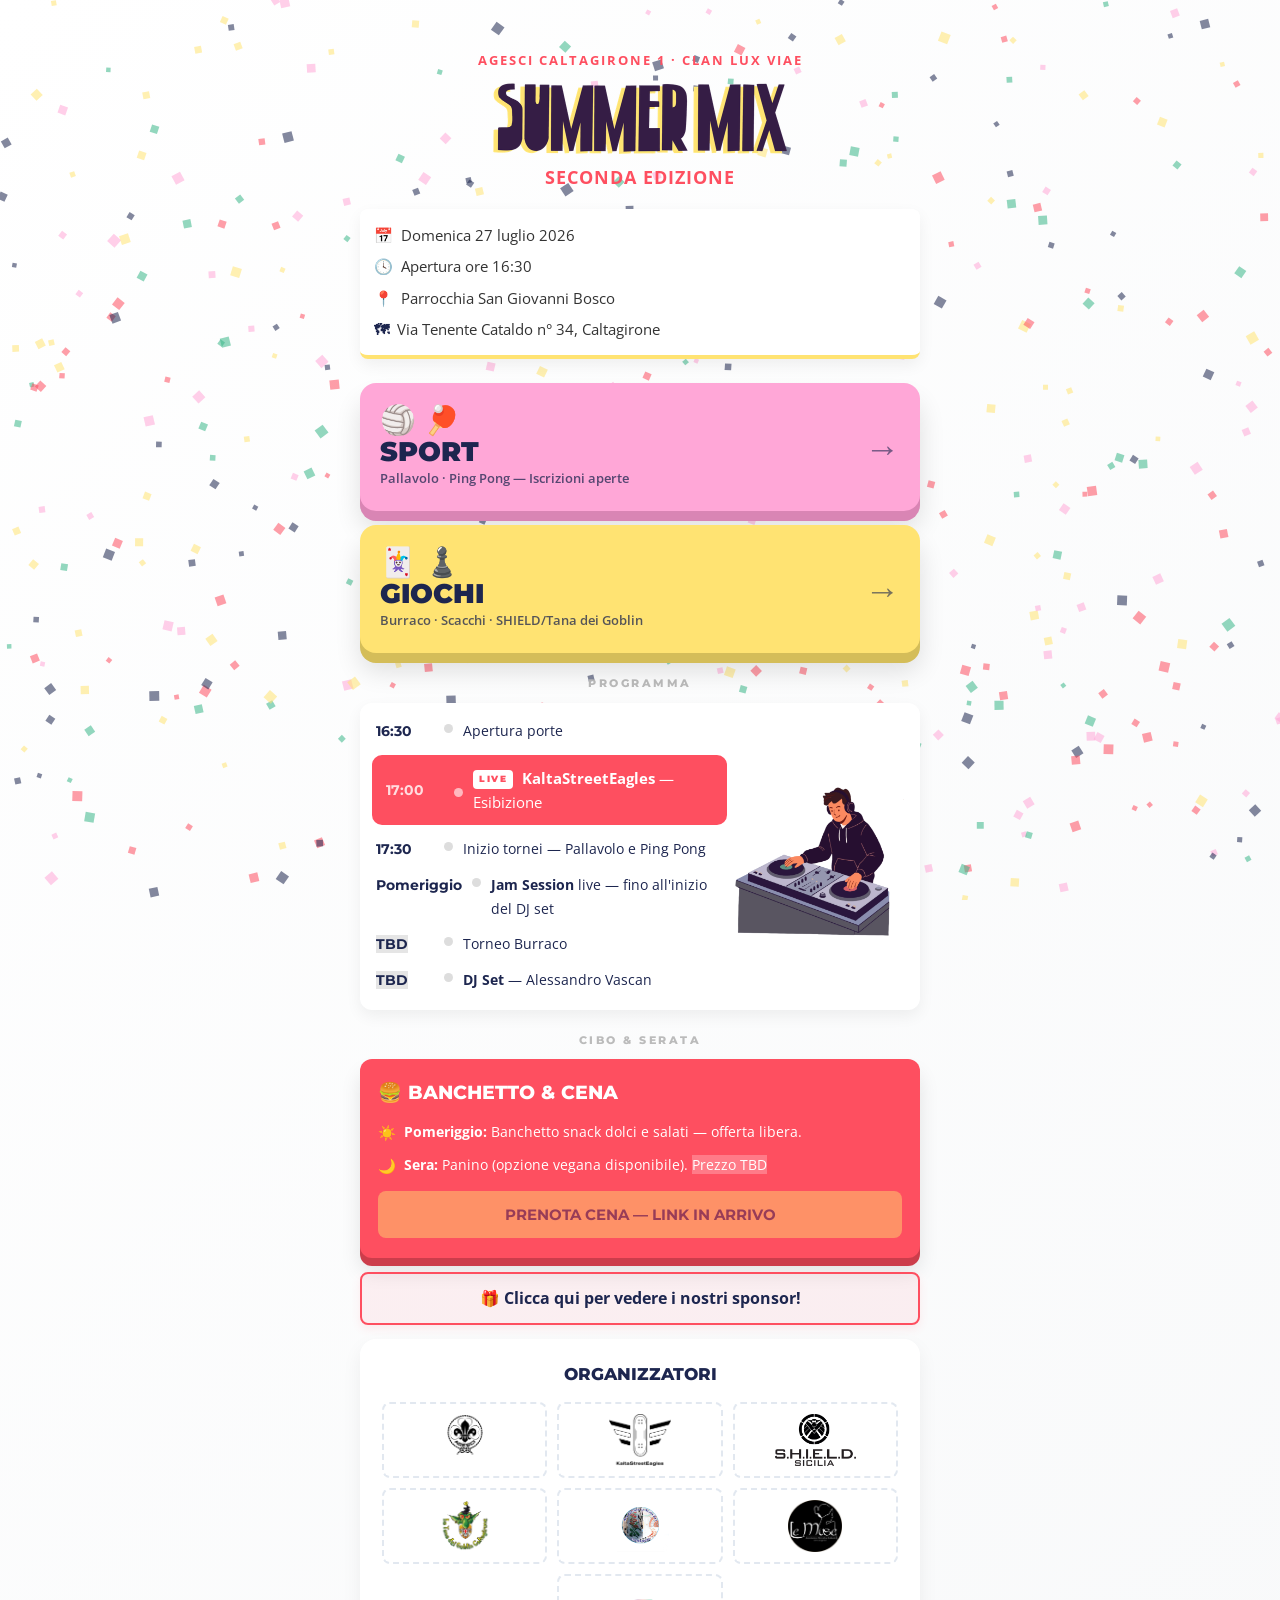
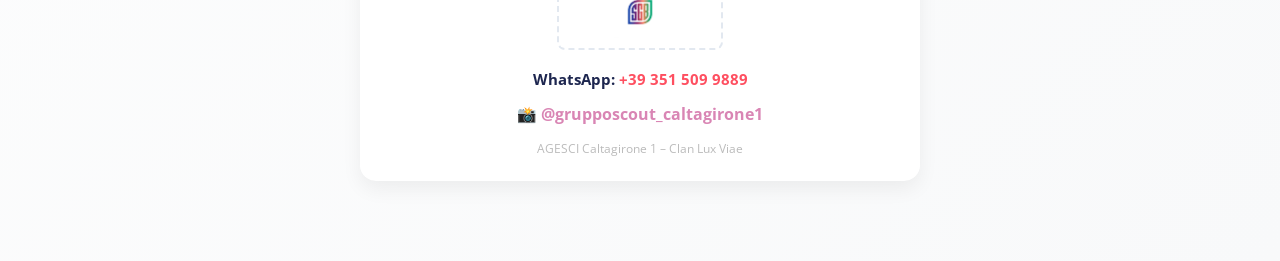
==== index.html @ 2d62c2b9 "index + style" ====
<!DOCTYPE html>
<html lang="it">
<head>
    <meta charset="UTF-8">
    <meta name="viewport" content="width=device-width, initial-scale=1.0">
    <title>Summer Mix 2026 – Seconda Edizione</title>
    <meta name="description" content="Summer Mix seconda edizione – sport, giochi, jam session, DJ set e cibo. 27 luglio ore 16:30, Parrocchia San Giovanni Bosco, Caltagirone.">
    <meta property="og:title" content="Summer Mix 2026 – Seconda Edizione">
    <meta property="og:description" content="Sport, giochi da tavolo, DJ set e cibo. 27 luglio a Caltagirone – Clan Lux Viae AGESCI.">
    <meta property="og:type" content="website">
    <meta property="og:image" content="TODO_URL_POSTER">
    <meta property="og:locale" content="it_IT">
    <meta name="twitter:card" content="summary_large_image">
    <link rel="preconnect" href="https://fonts.googleapis.com">
    <link rel="preconnect" href="https://fonts.gstatic.com" crossorigin>
    <link href="https://fonts.googleapis.com/css2?family=Montserrat:wght@700;800;900&family=Open+Sans:wght@400;600;700&display=swap" rel="stylesheet">
    <link rel="stylesheet" href="style.css">
</head>
<body>

<canvas id="particle-canvas" aria-hidden="true"></canvas>

<div class="container">

    <header>
        <p class="header-eyebrow">AGESCI Caltagirone 1 · Clan Lux Viae</p>
        <img src="assets/logo.png" alt="Summer Mix" class="logo-img" width="600" height="153">
        <p class="header-sub">Seconda Edizione</p>
        <div class="info-box">
            <div class="info-item"><strong>📅</strong> Domenica 27 luglio 2026</div>
            <div class="info-item"><strong>🕓</strong> Apertura ore 16:30</div>
            <div class="info-item"><strong>📍</strong> Parrocchia San Giovanni Bosco</div>
            <div class="info-item"><strong>🗺</strong> Via Tenente Cataldo n° 34, Caltagirone</div>
        </div>
    </header>

    <!-- MAIN NAVIGATION BOXES -->
    <a href="sport.html" class="main-box main-box-sport" aria-label="Vai alla sezione Sport">
        <div class="main-box-content">
            <div class="main-box-icon">🏐 🏓</div>
            <div class="main-box-title">Sport</div>
            <div class="main-box-sub">Pallavolo · Ping Pong — Iscrizioni aperte</div>
        </div>
        <div class="main-box-arrow" aria-hidden="true">→</div>
    </a>

    <a href="giochi.html" class="main-box main-box-giochi" aria-label="Vai alla sezione Giochi da tavolo">
        <div class="main-box-content">
            <div class="main-box-icon">🃏 ♟️</div>
            <div class="main-box-title">Giochi</div>
            <div class="main-box-sub">Burraco · Scacchi · SHIELD/Tana dei Goblin</div>
        </div>
        <div class="main-box-arrow" aria-hidden="true">→</div>
    </a>

    <!-- PROGRAMMA -->
    <p class="section-label">Programma</p>
    <div class="timeline-wrap tl-with-img">
        <div class="tl-items" role="list" aria-label="Programma della giornata">

        <div class="tl-item" role="listitem">
            <div class="tl-time">16:30</div>
            <div class="tl-dot" aria-hidden="true"></div>
            <div class="tl-content">Apertura porte</div>
        </div>

        <!-- KaltaStreetEagles — evidenziati -->
        <div class="tl-item-featured" role="listitem">
            <div class="tl-time">17:00</div>
            <div class="tl-dot" aria-hidden="true"></div>
            <div class="tl-content">
                <span class="badge-live" aria-label="Performance dal vivo">LIVE</span>
                <strong>KaltaStreetEagles</strong> — Esibizione
            </div>
        </div>

        <div class="tl-item" role="listitem">
            <div class="tl-time">17:30</div>
            <div class="tl-dot" aria-hidden="true"></div>
            <div class="tl-content">Inizio tornei — Pallavolo e Ping Pong</div>
        </div>

        <div class="tl-item" role="listitem">
            <div class="tl-time">Pomeriggio</div>
            <div class="tl-dot" aria-hidden="true"></div>
            <div class="tl-content"><strong>Jam Session</strong> live — fino all'inizio del DJ set</div>
        </div>

        <div class="tl-item" role="listitem">
            <div class="tl-time"><span class="badge-tbd-plain">TBD</span></div>
            <div class="tl-dot" aria-hidden="true"></div>
            <div class="tl-content">Torneo Burraco</div>
        </div>

        <div class="tl-item" role="listitem">
            <div class="tl-time"><span class="badge-tbd-plain">TBD</span></div>
            <div class="tl-dot" aria-hidden="true"></div>
            <div class="tl-content"><strong>DJ Set</strong> — Alessandro Vascan</div>
        </div>

        </div><!-- /tl-items -->

        <img src="assets/DJbooth.webp" alt="Illustrazione DJ set" loading="lazy" class="tl-side-img">

    </div>

    <!-- CIBO -->
    <p class="section-label">Cibo &amp; Serata</p>
    <div class="cibo-card">
        <h2>🍔 Banchetto &amp; Cena</h2>
        <div class="cibo-row">
            <span class="cibo-row-icon">☀️</span>
            <span><strong>Pomeriggio:</strong> Banchetto snack dolci e salati — offerta libera.</span>
        </div>
        <div class="cibo-row">
            <span class="cibo-row-icon">🌙</span>
            <span><strong>Sera:</strong> Panino (opzione vegana disponibile). <span class="badge-tbd-inv">Prezzo TBD</span></span>
        </div>
        <!--
            TODO: rimuovi disabled quando il link form è pronto.
            Cambia in: <a href="LINK_FORM" class="btn btn-yellow" target="_blank" rel="noopener">Prenota cena</a>
        -->
        <button class="btn btn-yellow btn-disabled" disabled aria-disabled="true" style="margin-top:14px;">
            Prenota cena — link in arrivo
        </button>
    </div>

    <!-- SPONSOR -->
    <div class="sponsor-trigger"
         role="button" tabindex="0" aria-haspopup="dialog"
         onclick="openSponsorModal()"
         onkeydown="if(event.key==='Enter'||event.key===' '){event.preventDefault();openSponsorModal();}">
        🎁 Clicca qui per vedere i nostri sponsor!
    </div>

    <!-- FOOTER ORGANIZZATORI -->
    <footer>
        <h3>Organizzatori</h3>
        <div class="org-grid">
            <div class="org-slot"><img src="assets/agesci.webp" alt="AGESCI Caltagirone 1"></div>
            <div class="org-slot"><img src="assets/kse.webp" alt="KaltaStreetEagles"></div>
            <div class="org-slot"><img src="assets/logo-shield.webp" alt="SHIELD Sicilia"></div>
            <div class="org-slot"><img src="assets/tana-goblin.webp" alt="Tana del Goblin"></div>
            <div class="org-slot"><img src="assets/burraco.webp" alt="ASD Burraco La Scala"></div>
            <div class="org-slot"><img src="assets/le-muse.webp" alt="Le Muse"></div>
            <div class="org-slot"><img src="assets/Logo_Colorato_sgb.webp" alt="Parrocchia San Giovanni Bosco"></div>
        </div>
        <p class="contact-line">
            <strong>WhatsApp:</strong>
            <a href="https://wa.me/393515099889" class="contact-link">+39 351 509 9889</a>
        </p>
        <a href="https://www.instagram.com/grupposcout_caltagirone1"
           class="social-link" target="_blank" rel="noopener">
            📸 @grupposcout_caltagirone1
        </a>
        <p class="footer-note">AGESCI Caltagirone 1 – Clan Lux Viae</p>
    </footer>

</div><!-- /container -->

<!-- SPONSOR MODAL -->
<div id="sponsorModal" class="modal-overlay"
     role="dialog" aria-modal="true" aria-labelledby="sponsorTitle"
     onclick="closeSponsorModal()">
    <div class="modal-content" onclick="event.stopPropagation()">
        <span class="close-modal" role="button" tabindex="0" aria-label="Chiudi"
              onclick="closeSponsorModal()"
              onkeydown="if(event.key==='Enter'||event.key===' '){closeSponsorModal();}">&times;</span>
        <h2 id="sponsorTitle">I Nostri Sponsor</h2>
        <div class="sponsor-grid">
            <div class="sponsor-slot"><img src="assets/carista.webp" alt="Carista"></div>
            <div class="sponsor-slot"><img src="assets/cultrona.webp" alt="Cultrona"></div>
            <div class="sponsor-slot"><img src="assets/navanzino.webp" alt="Navanzino"></div>
            <div class="sponsor-slot"><img src="assets/edicola-falcone-borsellino.webp" alt="Edicola Falcone Borsellino"></div>
            <div class="sponsor-slot"><img src="assets/fisica-viaggi.webp" alt="Fisica Viaggi"></div>
            <div class="sponsor-slot"><img src="assets/virtualars.webp" alt="VirtualArs"></div>
            <div class="sponsor-slot"><img src="assets/Calcagno-Maria-Banner.webp" alt="Calcagno Maria"></div>
            <div class="sponsor-slot"><img src="assets/fralogo.webp" alt="Fra"></div>
            <div class="sponsor-slot"><img src="assets/l_incanto.webp" alt="L'Incanto Ristorante Pizzeria"></div>
            <div class="sponsor-slot"><img src="assets/richi.webp" alt="Richi Bio Hair Lab"></div>
            <div class="sponsor-slot"><img src="assets/ribaudo.webp" alt="Ribaudo"></div>
        </div>
    </div>
</div>

<script src="particles.js"></script>
<script>
function openSponsorModal() {
    const m = document.getElementById('sponsorModal');
    m.classList.add('active');
    document.body.style.overflow = 'hidden';
    m.querySelector('.close-modal').focus();
}
function closeSponsorModal() {
    document.getElementById('sponsorModal').classList.remove('active');
    document.body.style.overflow = '';
}
document.addEventListener('keydown', e => { if (e.key === 'Escape') closeSponsorModal(); });
</script>

</body>
</html>
---- style.css ----
/* ============================================================
   SUMMER MIX 2026 — Shared Stylesheet
   ============================================================ */
:root {
    --color-pink:        #FFA7D7;
    --color-pink-dark:   #D985B4;
    --color-green:       #3BB789;
    --color-green-dark:  #2A8A66;
    --color-yellow:      #FFE372;
    --color-yellow-dark: #D4BD59;
    --color-red:         #FE4F60;
    --color-red-dark:    #CC3D4B;
    --color-navy:        #1D264F;
    --color-navy-dark:   #141A38;
    --color-text-dark:   #1D264F;
}

*, *::before, *::after {
    box-sizing: border-box; margin: 0; padding: 0;
    -webkit-tap-highlight-color: transparent;
}

body {
    font-family: 'Open Sans', sans-serif;
    background: linear-gradient(135deg, #ffffff 0%, #f8f9fa 100%);
    color: var(--color-text-dark);
    line-height: 1.6;
    padding-bottom: 60px;
    min-height: 100vh;
    overflow-x: hidden;
}

h1, h2, h3 {
    font-family: 'Montserrat', sans-serif;
    font-weight: 800; text-transform: uppercase;
}

/* ── Canvas ── */
#particle-canvas {
    position: fixed; top: 0; left: 0;
    width: 100vw; height: 100vh;
    z-index: 0; pointer-events: none;
}

/* ── Container ── */
.container {
    width: 100%; max-width: 600px;
    margin: 0 auto; padding: 20px;
    position: relative; z-index: 2;
}

/* ── Header ── */
header { text-align: center; padding: 30px 0 20px; }

.logo-img {
    width: 100%; max-width: 300px; height: auto;
    display: block; margin: 0 auto 6px;
}

.header-eyebrow {
    font-size: .8rem; text-transform: uppercase;
    letter-spacing: 2px; color: var(--color-red);
    margin-bottom: 10px; font-weight: 700;
}

.header-sub {
    font-size: 1.1rem; font-weight: 700;
    color: var(--color-red); text-transform: uppercase;
    letter-spacing: 1px; margin-bottom: 18px;
}

/* ── Info box ── */
.info-box {
    background: #fff;
    border-bottom: 4px solid var(--color-yellow);
    padding: 14px; border-radius: 8px;
    text-align: left; margin-bottom: 4px;
    box-shadow: 0 6px 16px rgba(0,0,0,.06);
}
.info-item { margin-bottom: 7px; font-size: .95rem; color: #333; }
.info-item:last-child { margin-bottom: 0; }
.info-item strong { color: var(--color-text-dark); margin-right: 4px; }

/* ── Section label ── */
.section-label {
    font-family: 'Montserrat', sans-serif; font-size: .68rem;
    font-weight: 800; text-transform: uppercase; letter-spacing: 2.5px;
    color: #bbb; margin: 22px 0 10px; text-align: center;
}

/* ── Main nav boxes (index only) ── */
.main-box {
    display: flex; align-items: center; justify-content: space-between;
    border-radius: 16px; padding: 22px 20px; margin-bottom: 14px;
    text-decoration: none; cursor: pointer;
    position: relative; top: 0;
    transition: top .1s, box-shadow .1s;
}
.main-box:focus-visible { outline: 3px solid var(--color-navy); outline-offset: 3px; }
.main-box:active { top: 5px; }

.main-box-content { flex: 1; }
.main-box-icon    { font-size: 1.8rem; margin-bottom: 4px; line-height: 1; }
.main-box-title   { font-family: 'Montserrat', sans-serif; font-weight: 900;
                    font-size: 1.7rem; line-height: 1; margin-bottom: 3px;
                    text-transform: uppercase; }
.main-box-sub     { font-size: .82rem; font-weight: 600; opacity: .75; }
.main-box-arrow   { font-size: 2.2rem; font-weight: 700; flex-shrink: 0;
                    margin-left: 16px; opacity: .6; }

.main-box-sport {
    background: var(--color-pink); color: var(--color-text-dark);
    box-shadow: 0 10px 0 var(--color-pink-dark), 0 18px 26px rgba(0,0,0,.12);
}
.main-box-sport:active  { box-shadow: 0 5px 0 var(--color-pink-dark),  0 8px 12px rgba(0,0,0,.10); }

.main-box-giochi {
    background: var(--color-yellow); color: var(--color-text-dark);
    box-shadow: 0 10px 0 var(--color-yellow-dark), 0 18px 26px rgba(0,0,0,.12);
}
.main-box-giochi:active { box-shadow: 0 5px 0 var(--color-yellow-dark), 0 8px 12px rgba(0,0,0,.10); }

/* ── Timeline (home) ── */
.timeline-wrap {
    background: #fff; border-radius: 12px;
    padding: 16px 16px 6px;
    box-shadow: 0 6px 16px rgba(0,0,0,.06);
    margin-bottom: 14px;
}

.tl-item {
    display: flex; gap: 10px; align-items: flex-start;
    margin-bottom: 12px; font-size: .9rem;
}
.tl-time {
    font-family: 'Montserrat', sans-serif; font-weight: 700;
    min-width: 58px; flex-shrink: 0; color: var(--color-text-dark); padding-top: 1px;
}
.tl-dot {
    width: 9px; height: 9px; border-radius: 50%;
    background: #ddd; flex-shrink: 0; margin-top: 5px;
}
.tl-content { flex: 1; }

/* KaltaStreetEagles — featured row */
.tl-item-featured {
    display: flex; gap: 10px; align-items: center;
    background: var(--color-red); color: #fff;
    border-radius: 10px; padding: 11px 14px;
    margin: 0 -4px 12px; font-size: .9rem;
}
.tl-item-featured .tl-time  { color: rgba(255,255,255,.8); min-width: 58px; }
.tl-item-featured .tl-dot   { background: rgba(255,255,255,.6); }
.tl-item-featured .tl-content { font-size: .95rem; }

.badge-live {
    display: inline-flex; align-items: center;
    background: #fff; color: var(--color-red);
    font-family: 'Montserrat', sans-serif;
    font-size: .58rem; font-weight: 900; letter-spacing: 1.5px;
    padding: 2px 6px; border-radius: 4px;
    vertical-align: middle; margin-right: 5px;
    animation: pulse 1.4s ease-in-out infinite;
}
@keyframes pulse { 0%,100% { opacity:1; } 50% { opacity:.5; } }

/* ── Cibo card (index) ── */
.cibo-card {
    background: var(--color-red); color: #fff;
    border-radius: 12px; padding: 18px 18px 20px;
    box-shadow: 0 8px 0 var(--color-red-dark), 0 14px 20px rgba(0,0,0,.10);
    margin-bottom: 14px;
}
.cibo-card h2 { font-size: 1.2rem; margin-bottom: 12px; }
.cibo-row { display: flex; gap: 8px; margin-bottom: 9px; font-size: .9rem; align-items: flex-start; }
.cibo-row-icon { flex-shrink: 0; margin-top: 1px; }

/* ── Sponsor trigger ── */
.sponsor-trigger {
    font-size: .98rem; font-weight: 700; text-align: center;
    color: var(--color-text-dark); margin: 14px 0;
    background: rgba(254,79,96,.07); border: 2px solid var(--color-red);
    padding: 12px; border-radius: 8px; cursor: pointer;
    transition: transform .15s; box-shadow: 0 4px 10px rgba(254,79,96,.10);
}
.sponsor-trigger:active { transform: scale(.98); }
.sponsor-trigger:focus-visible { outline: 3px solid var(--color-navy); outline-offset: 3px; }

/* ── Buttons ── */
.btn {
    display: block; width: 100%; text-align: center; padding: 14px;
    background: #fff; color: var(--color-text-dark); text-decoration: none;
    font-family: 'Montserrat', sans-serif; font-weight: 700;
    border-radius: 8px; text-transform: uppercase; font-size: .95rem;
    box-shadow: 0 4px 0 #CBD5E1;
    transition: transform .1s, box-shadow .1s;
    cursor: pointer; border: none; appearance: none;
}
.btn:active         { transform: translateY(4px); box-shadow: none; }
.btn-yellow         { background: var(--color-yellow); box-shadow: 0 4px 0 var(--color-yellow-dark); }
.btn-yellow:active  { box-shadow: none; }
.btn[disabled], .btn-disabled {
    opacity: .45; cursor: not-allowed; pointer-events: none; box-shadow: none;
}
.btn + .btn { margin-top: 10px; }

/* ── Badge TBD ── */
.badge-tbd { display: inline-block; padding: 2px 8px; border-radius: 4px;
             font-size: .73rem; font-weight: 600; font-style: italic; }
.on-light .badge-tbd { background: rgba(0,0,0,.12); color: var(--color-text-dark); }
.on-dark  .badge-tbd { background: rgba(255,255,255,.25); color: #fff; }
/* uso diretto fuori da on-light/on-dark (es. timeline su bianco) */
.badge-tbd-plain    { background: rgba(0,0,0,.10); color: var(--color-text-dark); }
.badge-tbd-inv      { background: rgba(255,255,255,.25); color: #fff; }

/* ── Back bar (sub-pages) ── */
.back-bar { padding: 14px 0 8px; }
.back-bar a {
    display: inline-flex; align-items: center; gap: 6px;
    color: var(--color-text-dark); text-decoration: none;
    font-family: 'Montserrat', sans-serif; font-weight: 700;
    font-size: .82rem; text-transform: uppercase; letter-spacing: .8px;
    opacity: .65; transition: opacity .15s;
}
.back-bar a:hover, .back-bar a:focus { opacity: 1; }
.back-bar a:focus-visible { outline: 3px solid var(--color-navy); border-radius: 4px; outline-offset: 3px; }

/* ── Sub-page cards (always expanded) ── */
.sub-card {
    border-radius: 12px; margin-bottom: 22px; overflow: hidden;
}
.sub-card-head { padding: 18px 18px 14px; }
.sub-card-head h2 { font-size: 1.3rem; }
.sub-card-body {
    display: flex; gap: 14px; align-items: stretch;
    padding: 0 18px;
}
.sub-card-text       { flex: 1; min-width: 0; font-size: .9rem; }
.sub-card-text p     { margin-bottom: 9px; }
.sub-card-foot       { padding: 12px 18px 20px; }

/* colours */
.sub-card-pink   { background: var(--color-pink);   color: var(--color-text-dark);
                   box-shadow: 0 8px 0 var(--color-pink-dark),   0 14px 18px rgba(0,0,0,.10); }
.sub-card-green  { background: var(--color-green);  color: #fff;
                   box-shadow: 0 8px 0 var(--color-green-dark),  0 14px 18px rgba(0,0,0,.10); }
.sub-card-yellow { background: var(--color-yellow); color: var(--color-text-dark);
                   box-shadow: 0 8px 0 var(--color-yellow-dark), 0 14px 18px rgba(0,0,0,.10); }
.sub-card-navy   { background: var(--color-navy);   color: #fff;
                   box-shadow: 0 8px 0 var(--color-navy-dark),   0 14px 18px rgba(0,0,0,.10); }

/* ── Illustration slot ── */
.illus-slot {
    flex: 0 0 calc(33% - 7px); border-radius: 8px; overflow: hidden;
    min-height: 120px; display: flex; align-items: center; justify-content: center;
}
.illus-slot.ph {          /* placeholder */
    flex-direction: column; gap: 5px; padding: 8px; text-align: center;
    font-family: 'Montserrat', sans-serif; font-weight: 700;
    font-size: .58rem; letter-spacing: .5px; text-transform: uppercase;
}
.on-light .illus-slot.ph { background: rgba(255,255,255,.55); border: 1px dashed rgba(29,38,79,.22); color: rgba(29,38,79,.6); }
.on-dark  .illus-slot.ph { background: rgba(255,255,255,.14); border: 1px dashed rgba(255,255,255,.38); color: rgba(255,255,255,.8); }
.illus-slot.ph svg { opacity: .5; }
.illus-slot img { width: 100%; height: auto; object-fit: contain; display: block; }

/* ── Details list ── */
.details-list { list-style: none; margin: 8px 0; }
.details-list li { margin-bottom: 7px; padding-left: 14px; position: relative; font-size: .88rem; }
.details-list li::before { content: "•"; position: absolute; left: 0; font-weight: 700; }
.on-dark  .details-list li::before { color: rgba(255,255,255,.7); }
.on-light .details-list li::before { color: var(--color-text-dark); }

/* ── Footer ── */
footer {
    text-align: center; padding: 22px 20px; margin-top: 14px;
    background: #fff; border-radius: 16px;
    box-shadow: 0 8px 20px rgba(0,0,0,.06);
}
footer h3 { font-size: 1.05rem; color: var(--color-text-dark); margin-bottom: 14px; }

.org-grid {
    display: flex;
    flex-wrap: wrap;
    justify-content: center;
    gap: 10px;
    margin-bottom: 18px;
}
.org-slot {
    flex: 0 0 calc(33.333% - 8px);
    min-width: 0;
}
.org-slot {
    border: 2px dashed #e2e8f0; border-radius: 8px;
    padding: 14px 10px; height: 76px;
    display: flex; align-items: center; justify-content: center;
    font-family: 'Montserrat', sans-serif; font-size: .62rem;
    font-weight: 700; color: #c0c8d4; text-align: center;
    text-transform: uppercase; letter-spacing: .5px;
}
.org-slot img { max-width: 100%; max-height: 52px; object-fit: contain; }

.contact-line { margin-bottom: 10px; font-size: .93rem; }
.contact-link { color: var(--color-red); font-weight: 700; text-decoration: none; }
.social-link  { display: inline-flex; align-items: center; gap: 5px;
                color: var(--color-pink-dark); font-weight: 700;
                text-decoration: none; font-size: .98rem; }
.footer-note  { font-size: .76rem; color: #bbb; margin-top: 12px; }

/* ── Sponsor modal ── */
.modal-overlay {
    position: fixed; top: 0; left: 0; width: 100vw; height: 100vh;
    background: rgba(29,38,79,.8); backdrop-filter: blur(4px);
    z-index: 1000; display: flex; align-items: center; justify-content: center;
    opacity: 0; pointer-events: none; transition: opacity .3s;
}
.modal-overlay.active { opacity: 1; pointer-events: auto; }
.modal-content {
    background: #fff; width: 90%; max-width: 450px;
    border: 4px solid var(--color-red); border-radius: 12px;
    padding: 24px 18px; position: relative;
    transform: translateY(20px); transition: transform .3s;
    box-shadow: 0 10px 30px rgba(0,0,0,.3);
    max-height: 90vh; overflow-y: auto;
}
.modal-overlay.active .modal-content { transform: translateY(0); }
.close-modal {
    position: absolute; top: 10px; right: 14px;
    font-size: 2rem; font-weight: 700; color: var(--color-red); cursor: pointer; line-height: 1;
}
.close-modal:focus-visible { outline: 3px solid var(--color-navy); border-radius: 4px; }
.modal-content h2 {
    text-align: center; font-size: 1.4rem; color: var(--color-text-dark);
    margin-bottom: 16px; border-bottom: 2px solid rgba(254,79,96,.2); padding-bottom: 10px;
}
.sponsor-grid { display: grid; grid-template-columns: repeat(2,1fr); gap: 12px; }
.sponsor-slot {
    background: #f8f9fa; border: 2px dashed #cbd5e1; border-radius: 8px;
    padding: 18px 10px; min-height: 78px;
    display: flex; flex-direction: column; align-items: center; justify-content: center;
    font-family: 'Montserrat', sans-serif; font-size: .7rem; font-weight: 700;
    color: #94a3b8; text-align: center; gap: 5px;
}

/* ── Org logos row (dentro sub-page cards) ── */
.card-logos {
    display: flex; gap: 10px; align-items: center;
    margin-top: 12px; flex-wrap: wrap;
}
.card-logo {
    height: 34px; width: auto; max-width: 90px;
    object-fit: contain; border-radius: 5px;
    background: rgba(255,255,255,.15); padding: 2px;
}

/* ── Logo inline nel timeline highlight ── */
.tl-logo {
    height: 26px; width: auto; max-width: 80px;
    object-fit: contain; border-radius: 4px;
    margin-top: 6px; display: block;
    background: rgba(255,255,255,.15); padding: 2px;
}

/* ── Immagini dentro sponsor-slot e org-slot ── */
.sponsor-slot img {
    max-width: 100%; max-height: 54px;
    object-fit: contain; display: block;
}
.org-slot img {
    max-width: 100%; max-height: 52px;
    object-fit: contain; display: block;
}

/* sub-card-foot con logo associazione a sx e bottone a dx */
.sub-card-foot-flex {
    display: flex; align-items: center;
    justify-content: space-between; gap: 12px;
}
.sub-card-foot-flex .btn {
    width: auto; white-space: nowrap; flex-shrink: 0;
}
.assoc-logos {
    display: flex; gap: 6px; align-items: center; flex-shrink: 0;
}
.assoc-logo {
    height: 40px; width: auto; max-width: 68px;
    object-fit: contain; border-radius: 4px; display: block;
}

/* timeline con illustrazione laterale */
.tl-with-img  { display: flex; gap: 12px; align-items: center; }
.tl-items     { flex: 1; min-width: 0; }
.tl-side-img  { width: 32%; flex-shrink: 0; height: auto; display: block; border-radius: 8px; }

/* ── Responsive ── */
@media (max-width: 380px) {
    .sub-card-body  { flex-direction: column; }
    .illus-slot     { flex: none; width: 100%; height: 130px; }
}
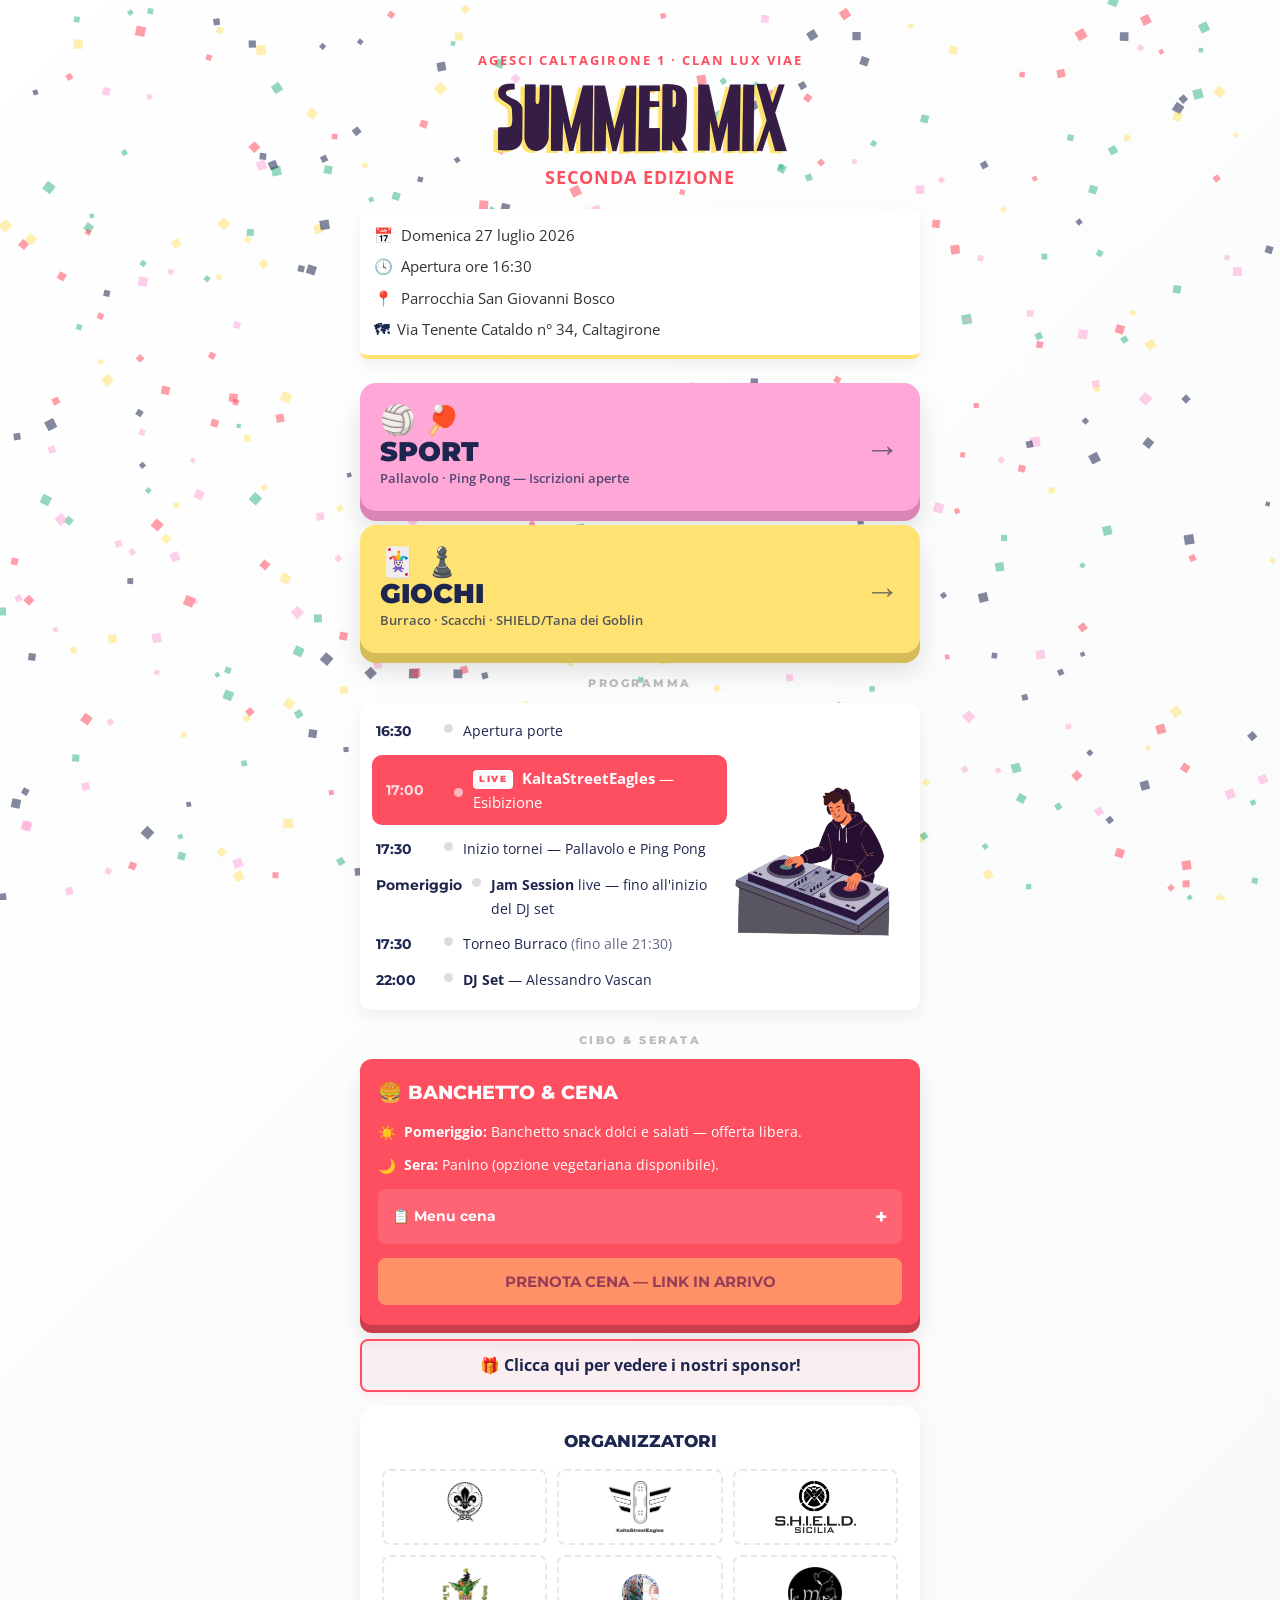
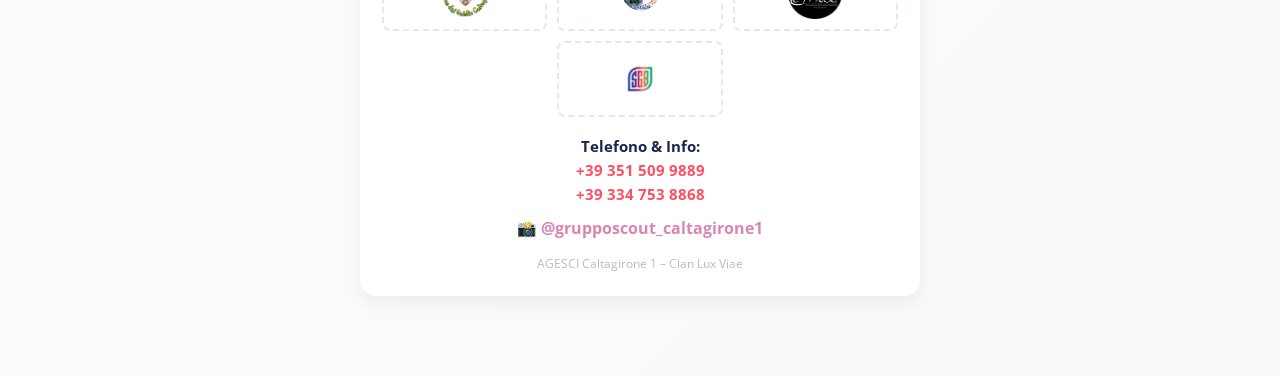
==== commit ce924d69: "completamento" ====
--- a/index.html
+++ b/index.html
@@ -87,13 +87,13 @@
         </div>
 
         <div class="tl-item" role="listitem">
-            <div class="tl-time"><span class="badge-tbd-plain">TBD</span></div>
-            <div class="tl-dot" aria-hidden="true"></div>
-            <div class="tl-content">Torneo Burraco</div>
-        </div>
-
-        <div class="tl-item" role="listitem">
-            <div class="tl-time"><span class="badge-tbd-plain">TBD</span></div>
+            <div class="tl-time">17:30</div>
+            <div class="tl-dot" aria-hidden="true"></div>
+            <div class="tl-content">Torneo Burraco <span style="opacity:.7;">(fino alle 21:30)</span></div>
+        </div>
+
+        <div class="tl-item" role="listitem">
+            <div class="tl-time">22:00</div>
             <div class="tl-dot" aria-hidden="true"></div>
             <div class="tl-content"><strong>DJ Set</strong> — Alessandro Vascan</div>
         </div>
@@ -114,8 +114,20 @@
         </div>
         <div class="cibo-row">
             <span class="cibo-row-icon">🌙</span>
-            <span><strong>Sera:</strong> Panino (opzione vegana disponibile). <span class="badge-tbd-inv">Prezzo TBD</span></span>
-        </div>
+            <span><strong>Sera:</strong> Panino (opzione vegetariana disponibile).</span>
+        </div>
+
+        <details class="menu-dropdown">
+            <summary>📋 Menu cena</summary>
+            <ul class="menu-list">
+                <li><span class="menu-price">€3,50</span> Panino salsiccia, condimenti a piacere</li>
+                <li><span class="menu-price">€5,00</span> Panino salsiccia, condimenti + acqua</li>
+                <li><span class="menu-price">€3,50</span> Panino würstel + condimenti</li>
+                <li><span class="menu-price">€5,00</span> Panino würstel + condimenti + acqua</li>
+                <li><span class="menu-price">€3,50</span> Panino vegetariano (lattuga, pomodoro, cipolla)</li>
+                <li><span class="menu-price">€5,00</span> Panino vegetariano + acqua</li>
+            </ul>
+        </details>
         <!--
             TODO: rimuovi disabled quando il link form è pronto.
             Cambia in: <a href="LINK_FORM" class="btn btn-yellow" target="_blank" rel="noopener">Prenota cena</a>
@@ -146,8 +158,9 @@
             <div class="org-slot"><img src="assets/Logo_Colorato_sgb.webp" alt="Parrocchia San Giovanni Bosco"></div>
         </div>
         <p class="contact-line">
-            <strong>WhatsApp:</strong>
-            <a href="https://wa.me/393515099889" class="contact-link">+39 351 509 9889</a>
+            <strong>Telefono &amp; Info:</strong><br>
+            <a href="tel:+393515099889" class="contact-link">+39 351 509 9889</a><br>
+            <a href="tel:+393347538868" class="contact-link">+39 334 753 8868</a>
         </p>
         <a href="https://www.instagram.com/grupposcout_caltagirone1"
            class="social-link" target="_blank" rel="noopener">
--- a/style.css
+++ b/style.css
@@ -392,6 +392,37 @@
 .tl-items     { flex: 1; min-width: 0; }
 .tl-side-img  { width: 32%; flex-shrink: 0; height: auto; display: block; border-radius: 8px; }
 
+/* menu cena dropdown (dentro cibo-card, on-dark) */
+.menu-dropdown {
+    margin-top: 12px;
+    background: rgba(255,255,255,.12);
+    border-radius: 8px;
+    overflow: hidden;
+}
+.menu-dropdown summary {
+    cursor: pointer; padding: 11px 14px;
+    font-family: 'Montserrat', sans-serif; font-weight: 700;
+    font-size: .9rem; list-style: none;
+    display: flex; align-items: center; justify-content: space-between;
+}
+.menu-dropdown summary::-webkit-details-marker { display: none; }
+.menu-dropdown summary::after {
+    content: "+"; font-size: 1.3rem; font-weight: 700;
+    transition: transform .2s;
+}
+.menu-dropdown[open] summary::after { transform: rotate(45deg); }
+.menu-list { list-style: none; padding: 4px 14px 14px; margin: 0; }
+.menu-list li {
+    font-size: .86rem; padding: 6px 0;
+    border-top: 1px solid rgba(255,255,255,.15);
+    display: flex; gap: 10px; align-items: baseline;
+}
+.menu-list li:first-child { border-top: none; }
+.menu-price {
+    font-family: 'Montserrat', sans-serif; font-weight: 700;
+    flex-shrink: 0; min-width: 48px;
+}
+
 /* ── Responsive ── */
 @media (max-width: 380px) {
     .sub-card-body  { flex-direction: column; }
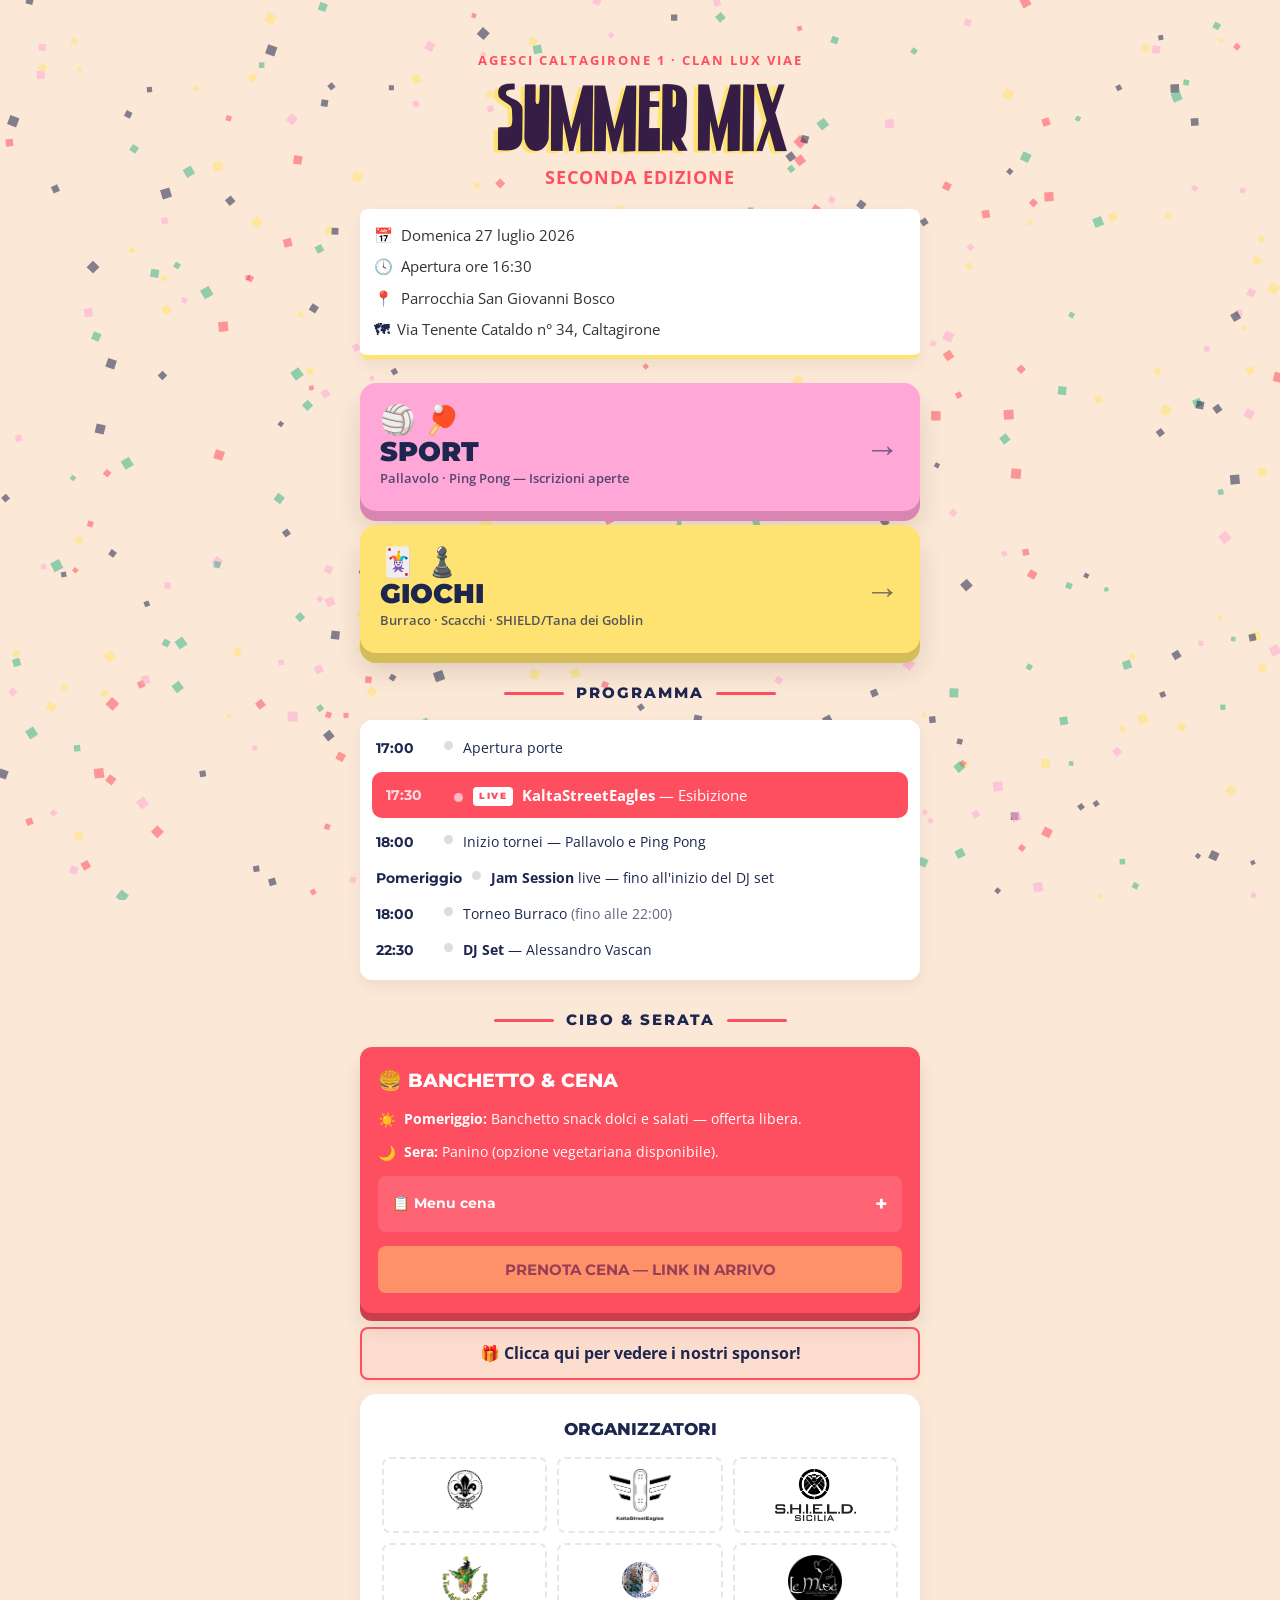
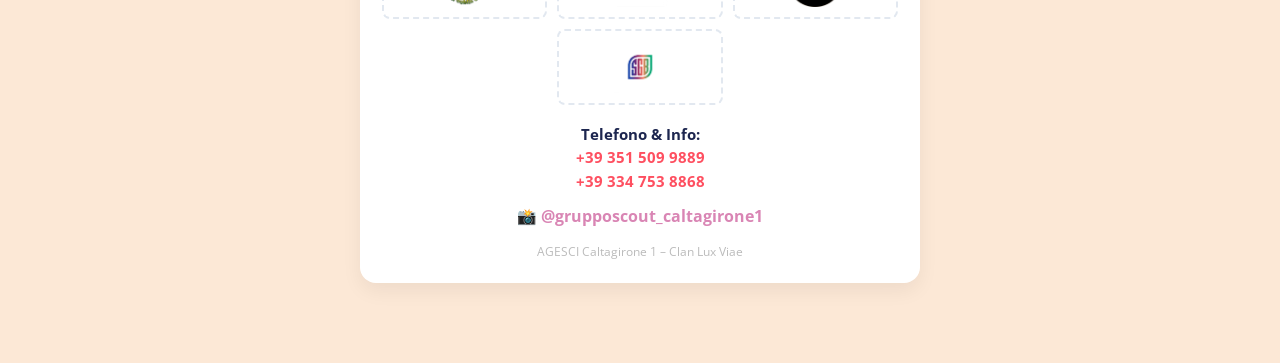
==== commit d798f061: "aggiornamenti" ====
--- a/index.html
+++ b/index.html
@@ -3,6 +3,7 @@
 <head>
     <meta charset="UTF-8">
     <meta name="viewport" content="width=device-width, initial-scale=1.0">
+    <meta name="color-scheme" content="light">
     <title>Summer Mix 2026 – Seconda Edizione</title>
     <meta name="description" content="Summer Mix seconda edizione – sport, giochi, jam session, DJ set e cibo. 27 luglio ore 16:30, Parrocchia San Giovanni Bosco, Caltagirone.">
     <meta property="og:title" content="Summer Mix 2026 – Seconda Edizione">
@@ -55,18 +56,18 @@
 
     <!-- PROGRAMMA -->
     <p class="section-label">Programma</p>
-    <div class="timeline-wrap tl-with-img">
-        <div class="tl-items" role="list" aria-label="Programma della giornata">
-
-        <div class="tl-item" role="listitem">
-            <div class="tl-time">16:30</div>
+    <div class="timeline-wrap">
+        <div role="list" aria-label="Programma della giornata">
+
+        <div class="tl-item" role="listitem">
+            <div class="tl-time">17:00</div>
             <div class="tl-dot" aria-hidden="true"></div>
             <div class="tl-content">Apertura porte</div>
         </div>
 
         <!-- KaltaStreetEagles — evidenziati -->
         <div class="tl-item-featured" role="listitem">
-            <div class="tl-time">17:00</div>
+            <div class="tl-time">17:30</div>
             <div class="tl-dot" aria-hidden="true"></div>
             <div class="tl-content">
                 <span class="badge-live" aria-label="Performance dal vivo">LIVE</span>
@@ -75,7 +76,7 @@
         </div>
 
         <div class="tl-item" role="listitem">
-            <div class="tl-time">17:30</div>
+            <div class="tl-time">18:00</div>
             <div class="tl-dot" aria-hidden="true"></div>
             <div class="tl-content">Inizio tornei — Pallavolo e Ping Pong</div>
         </div>
@@ -87,21 +88,18 @@
         </div>
 
         <div class="tl-item" role="listitem">
-            <div class="tl-time">17:30</div>
-            <div class="tl-dot" aria-hidden="true"></div>
-            <div class="tl-content">Torneo Burraco <span style="opacity:.7;">(fino alle 21:30)</span></div>
-        </div>
-
-        <div class="tl-item" role="listitem">
-            <div class="tl-time">22:00</div>
+            <div class="tl-time">18:00</div>
+            <div class="tl-dot" aria-hidden="true"></div>
+            <div class="tl-content">Torneo Burraco <span style="opacity:.7;">(fino alle 22:00)</span></div>
+        </div>
+
+        <div class="tl-item" role="listitem">
+            <div class="tl-time">22:30</div>
             <div class="tl-dot" aria-hidden="true"></div>
             <div class="tl-content"><strong>DJ Set</strong> — Alessandro Vascan</div>
         </div>
 
-        </div><!-- /tl-items -->
-
-        <img src="assets/DJbooth.webp" alt="Illustrazione DJ set" loading="lazy" class="tl-side-img">
-
+        </div>
     </div>
 
     <!-- CIBO -->
@@ -146,16 +144,17 @@
     </div>
 
     <!-- FOOTER ORGANIZZATORI -->
-    <footer>
+    <footer id="contatti">
         <h3>Organizzatori</h3>
         <div class="org-grid">
-            <div class="org-slot"><img src="assets/agesci.webp" alt="AGESCI Caltagirone 1"></div>
-            <div class="org-slot"><img src="assets/kse.webp" alt="KaltaStreetEagles"></div>
-            <div class="org-slot"><img src="assets/logo-shield.webp" alt="SHIELD Sicilia"></div>
-            <div class="org-slot"><img src="assets/tana-goblin.webp" alt="Tana del Goblin"></div>
+            <a href="https://www.instagram.com/grupposcout_caltagirone1/" target="_blank" rel="noopener" class="org-slot"><img src="assets/agesci.webp" alt="AGESCI Caltagirone 1 — Instagram"></a>
+            <a href="https://www.instagram.com/kaltastreeteagles/" target="_blank" rel="noopener" class="org-slot"><img src="assets/kse.webp" alt="KaltaStreetEagles — Instagram"></a>
+            
+            <a href="https://www.instagram.com/shield.sicilia/" target="_blank" rel="noopener" class="org-slot"><img src="assets/logo-shield.webp" alt="SHIELD Sicilia — Instagram"></a>
+            <a href="https://www.instagram.com/shield.sicilia/" target="_blank" rel="noopener" class="org-slot"><img src="assets/tana-goblin.webp" alt="Tana del Goblin — Instagram"></a>
             <div class="org-slot"><img src="assets/burraco.webp" alt="ASD Burraco La Scala"></div>
             <div class="org-slot"><img src="assets/le-muse.webp" alt="Le Muse"></div>
-            <div class="org-slot"><img src="assets/Logo_Colorato_sgb.webp" alt="Parrocchia San Giovanni Bosco"></div>
+            <a href="https://www.instagram.com/oratoriosgb._/" target="_blank" rel="noopener" class="org-slot"><img src="assets/Logo_Colorato_sgb.webp" alt="Parrocchia San Giovanni Bosco — Instagram"></a>
         </div>
         <p class="contact-line">
             <strong>Telefono &amp; Info:</strong><br>
--- a/style.css
+++ b/style.css
@@ -2,6 +2,7 @@
    SUMMER MIX 2026 — Shared Stylesheet
    ============================================================ */
 :root {
+    color-scheme: light only;
     --color-pink:        #FFA7D7;
     --color-pink-dark:   #D985B4;
     --color-green:       #3BB789;
@@ -13,6 +14,7 @@
     --color-navy:        #1D264F;
     --color-navy-dark:   #141A38;
     --color-text-dark:   #1D264F;
+    --color-bg:          #FCE8D6;
 }
 
 *, *::before, *::after {
@@ -20,14 +22,18 @@
     -webkit-tap-highlight-color: transparent;
 }
 
+html { background: var(--color-bg); }
+
 body {
     font-family: 'Open Sans', sans-serif;
-    background: linear-gradient(135deg, #ffffff 0%, #f8f9fa 100%);
+    background: var(--color-bg);
     color: var(--color-text-dark);
     line-height: 1.6;
     padding-bottom: 60px;
     min-height: 100vh;
     overflow-x: hidden;
+    -webkit-text-fill-color: initial; /* previene override forzati iOS dark */
+    forced-color-adjust: none;
 }
 
 h1, h2, h3 {
@@ -83,9 +89,15 @@
 
 /* ── Section label ── */
 .section-label {
-    font-family: 'Montserrat', sans-serif; font-size: .68rem;
-    font-weight: 800; text-transform: uppercase; letter-spacing: 2.5px;
-    color: #bbb; margin: 22px 0 10px; text-align: center;
+    font-family: 'Montserrat', sans-serif; font-size: .95rem;
+    font-weight: 800; text-transform: uppercase; letter-spacing: 2px;
+    color: var(--color-navy); margin: 28px 0 14px; text-align: center;
+    display: flex; align-items: center; justify-content: center; gap: 12px;
+}
+.section-label::before,
+.section-label::after {
+    content: ""; height: 3px; flex: 1; max-width: 60px;
+    background: var(--color-red); border-radius: 2px;
 }
 
 /* ── Main nav boxes (index only) ── */
@@ -251,8 +263,9 @@
 
 /* ── Illustration slot ── */
 .illus-slot {
-    flex: 0 0 calc(33% - 7px); border-radius: 8px; overflow: hidden;
-    min-height: 120px; display: flex; align-items: center; justify-content: center;
+    flex: 0 0 calc(25% - 8px); border-radius: 8px; overflow: hidden;
+    min-height: 90px; align-self: center;
+    display: flex; align-items: center; justify-content: center;
 }
 .illus-slot.ph {          /* placeholder */
     flex-direction: column; gap: 5px; padding: 8px; text-align: center;
@@ -387,11 +400,6 @@
     object-fit: contain; border-radius: 4px; display: block;
 }
 
-/* timeline con illustrazione laterale */
-.tl-with-img  { display: flex; gap: 12px; align-items: center; }
-.tl-items     { flex: 1; min-width: 0; }
-.tl-side-img  { width: 32%; flex-shrink: 0; height: auto; display: block; border-radius: 8px; }
-
 /* menu cena dropdown (dentro cibo-card, on-dark) */
 .menu-dropdown {
     margin-top: 12px;
@@ -423,6 +431,13 @@
     flex-shrink: 0; min-width: 48px;
 }
 
+html { scroll-behavior: smooth; }
+
+/* org-slot cliccabile (link Instagram) */
+a.org-slot { cursor: pointer; transition: transform .15s, border-color .15s; text-decoration: none; }
+a.org-slot:hover { transform: translateY(-2px); border-color: var(--color-pink-dark); }
+a.org-slot:focus-visible { outline: 3px solid var(--color-navy); outline-offset: 2px; }
+
 /* ── Responsive ── */
 @media (max-width: 380px) {
     .sub-card-body  { flex-direction: column; }
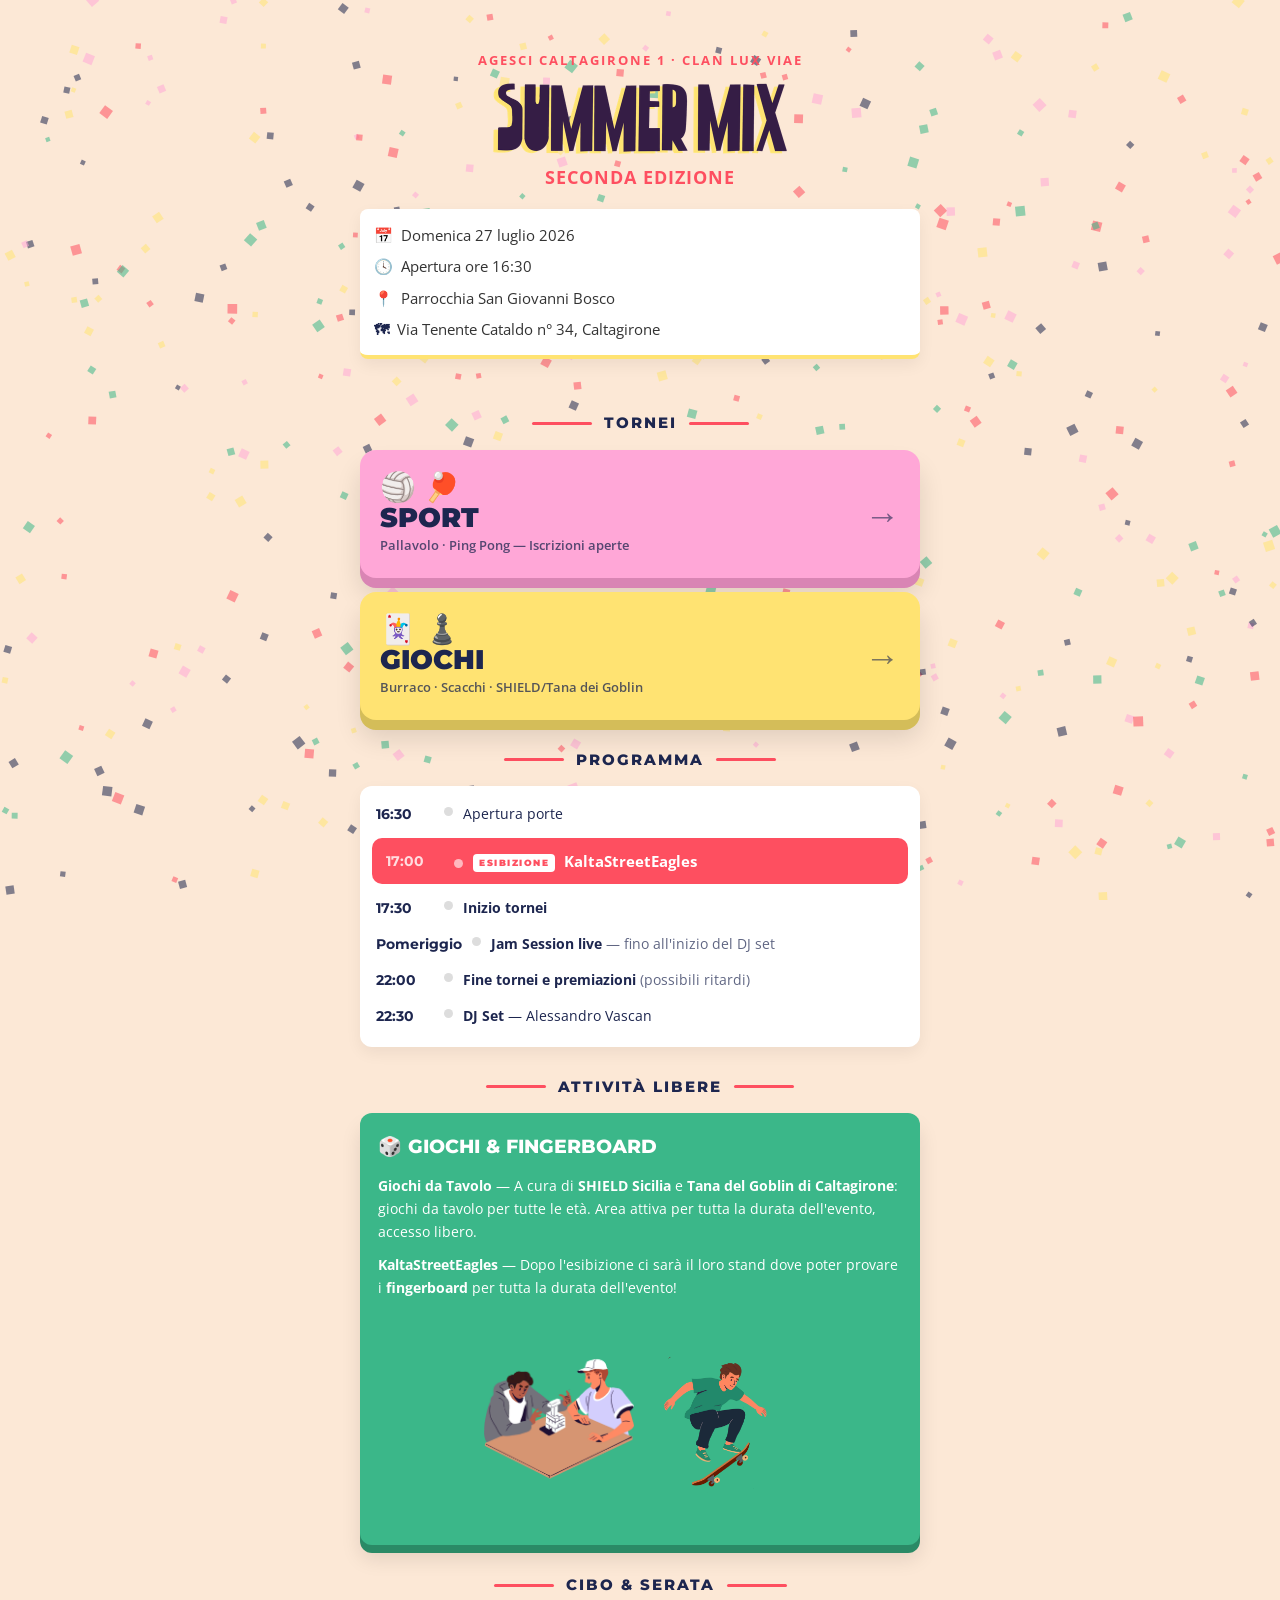
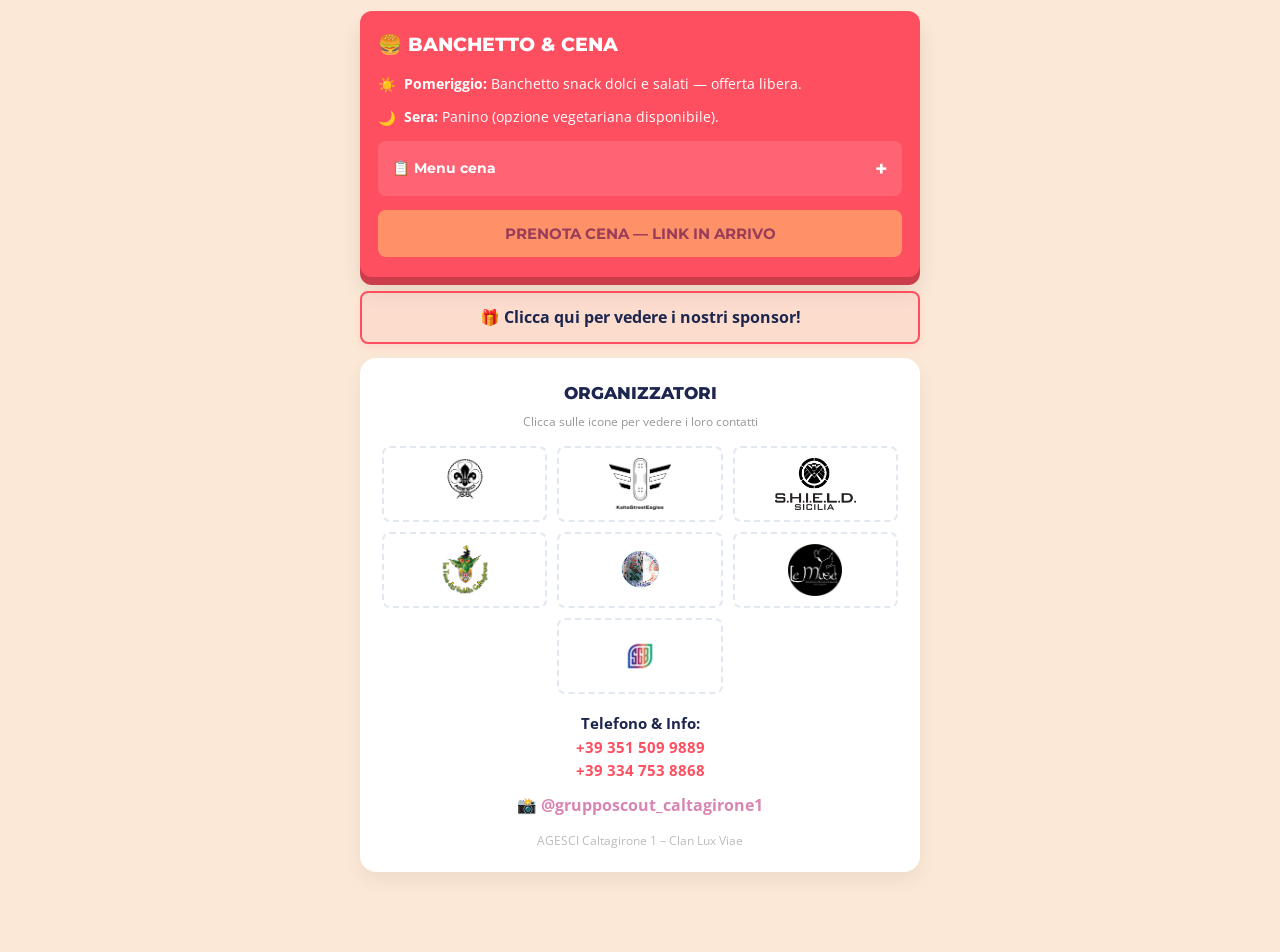
==== commit 7057bd5e: "aggiorn" ====
--- a/index.html
+++ b/index.html
@@ -35,6 +35,10 @@
         </div>
     </header>
 
+    <!-- TORNEI -->
+    <p class="section-label">Tornei</p>
+        <div role="list" aria-label="Tornei della giornata">
+
     <!-- MAIN NAVIGATION BOXES -->
     <a href="sport.html" class="main-box main-box-sport" aria-label="Vai alla sezione Sport">
         <div class="main-box-content">
@@ -60,37 +64,37 @@
         <div role="list" aria-label="Programma della giornata">
 
         <div class="tl-item" role="listitem">
-            <div class="tl-time">17:00</div>
+            <div class="tl-time">16:30</div>
             <div class="tl-dot" aria-hidden="true"></div>
             <div class="tl-content">Apertura porte</div>
         </div>
 
         <!-- KaltaStreetEagles — evidenziati -->
         <div class="tl-item-featured" role="listitem">
+            <div class="tl-time">17:00</div>
+            <div class="tl-dot" aria-hidden="true"></div>
+            <div class="tl-content">
+                <span class="badge-live" aria-label="Performance dal vivo">ESIBIZIONE</span>
+                <strong>KaltaStreetEagles</strong>
+            </div>
+        </div>
+
+        <div class="tl-item" role="listitem">
             <div class="tl-time">17:30</div>
             <div class="tl-dot" aria-hidden="true"></div>
-            <div class="tl-content">
-                <span class="badge-live" aria-label="Performance dal vivo">LIVE</span>
-                <strong>KaltaStreetEagles</strong> — Esibizione
-            </div>
-        </div>
-
-        <div class="tl-item" role="listitem">
-            <div class="tl-time">18:00</div>
-            <div class="tl-dot" aria-hidden="true"></div>
-            <div class="tl-content">Inizio tornei — Pallavolo e Ping Pong</div>
+            <div class="tl-content"><strong>Inizio tornei</strong></div>
         </div>
 
         <div class="tl-item" role="listitem">
             <div class="tl-time">Pomeriggio</div>
             <div class="tl-dot" aria-hidden="true"></div>
-            <div class="tl-content"><strong>Jam Session</strong> live — fino all'inizio del DJ set</div>
-        </div>
-
-        <div class="tl-item" role="listitem">
-            <div class="tl-time">18:00</div>
-            <div class="tl-dot" aria-hidden="true"></div>
-            <div class="tl-content">Torneo Burraco <span style="opacity:.7;">(fino alle 22:00)</span></div>
+            <div class="tl-content"><strong>Jam Session live</strong><span style="opacity:.7;"> — fino all'inizio del DJ set</span></div>
+        </div>
+
+        <div class="tl-item" role="listitem">
+            <div class="tl-time">22:00</div>
+            <div class="tl-dot" aria-hidden="true"></div>
+            <div class="tl-content"><strong>Fine tornei e premiazioni</strong><span style="opacity:.7;"> (possibili ritardi)</span></div>
         </div>
 
         <div class="tl-item" role="listitem">
@@ -99,6 +103,22 @@
             <div class="tl-content"><strong>DJ Set</strong> — Alessandro Vascan</div>
         </div>
 
+        </div>
+    </div>
+
+    <!-- ATTIVITÀ LIBERE -->
+    <p class="section-label">Attività Libere</p>
+    <div class="free-card">
+        <h2>🎲 Giochi &amp; Fingerboard</h2>
+        <div class="free-block">
+            <p><strong>Giochi da Tavolo</strong> — A cura di <strong>SHIELD Sicilia</strong> e <strong>Tana del Goblin di Caltagirone</strong>: giochi da tavolo per tutte le età. Area attiva per tutta la durata dell'evento, accesso libero.</p>
+        </div>
+        <div class="free-block">
+            <p><strong>KaltaStreetEagles</strong> — Dopo l'esibizione ci sarà il loro stand dove poter provare i <strong>fingerboard</strong> per tutta la durata dell'evento!</p>
+        </div>
+        <div class="free-illus">
+            <img src="assets/illus-shield.webp" alt="Illustrazione giochi da tavolo" loading="lazy">
+            <img src="assets/illus_skate.webp" alt="Illustrazione fingerboard" loading="lazy">
         </div>
     </div>
 
@@ -146,6 +166,7 @@
     <!-- FOOTER ORGANIZZATORI -->
     <footer id="contatti">
         <h3>Organizzatori</h3>
+        <p style="font-size:.72rem; color:#999; margin:-8px 0 14px;">Clicca sulle icone per vedere i loro contatti</p>
         <div class="org-grid">
             <a href="https://www.instagram.com/grupposcout_caltagirone1/" target="_blank" rel="noopener" class="org-slot"><img src="assets/agesci.webp" alt="AGESCI Caltagirone 1 — Instagram"></a>
             <a href="https://www.instagram.com/kaltastreeteagles/" target="_blank" rel="noopener" class="org-slot"><img src="assets/kse.webp" alt="KaltaStreetEagles — Instagram"></a>
--- a/style.css
+++ b/style.css
@@ -400,6 +400,26 @@
     object-fit: contain; border-radius: 4px; display: block;
 }
 
+/* ── Attività libere (index) ── */
+.free-card {
+    background: var(--color-green); color: #fff;
+    border-radius: 12px; padding: 18px 18px 20px;
+    box-shadow: 0 8px 0 var(--color-green-dark), 0 14px 20px rgba(0,0,0,.10);
+    margin-bottom: 14px;
+}
+.free-card h2 { font-size: 1.2rem; margin-bottom: 12px; }
+.free-block { margin-bottom: 10px; font-size: .9rem; }
+.free-block:last-of-type { margin-bottom: 0; }
+.free-illus {
+    display: flex; gap: 12px; justify-content: center;
+    margin-top: 14px;
+}
+.free-illus img {
+    width: 38%; max-width: 150px; height: auto;
+    object-fit: contain; display: block;
+    border-radius: 8px;
+}
+
 /* menu cena dropdown (dentro cibo-card, on-dark) */
 .menu-dropdown {
     margin-top: 12px;
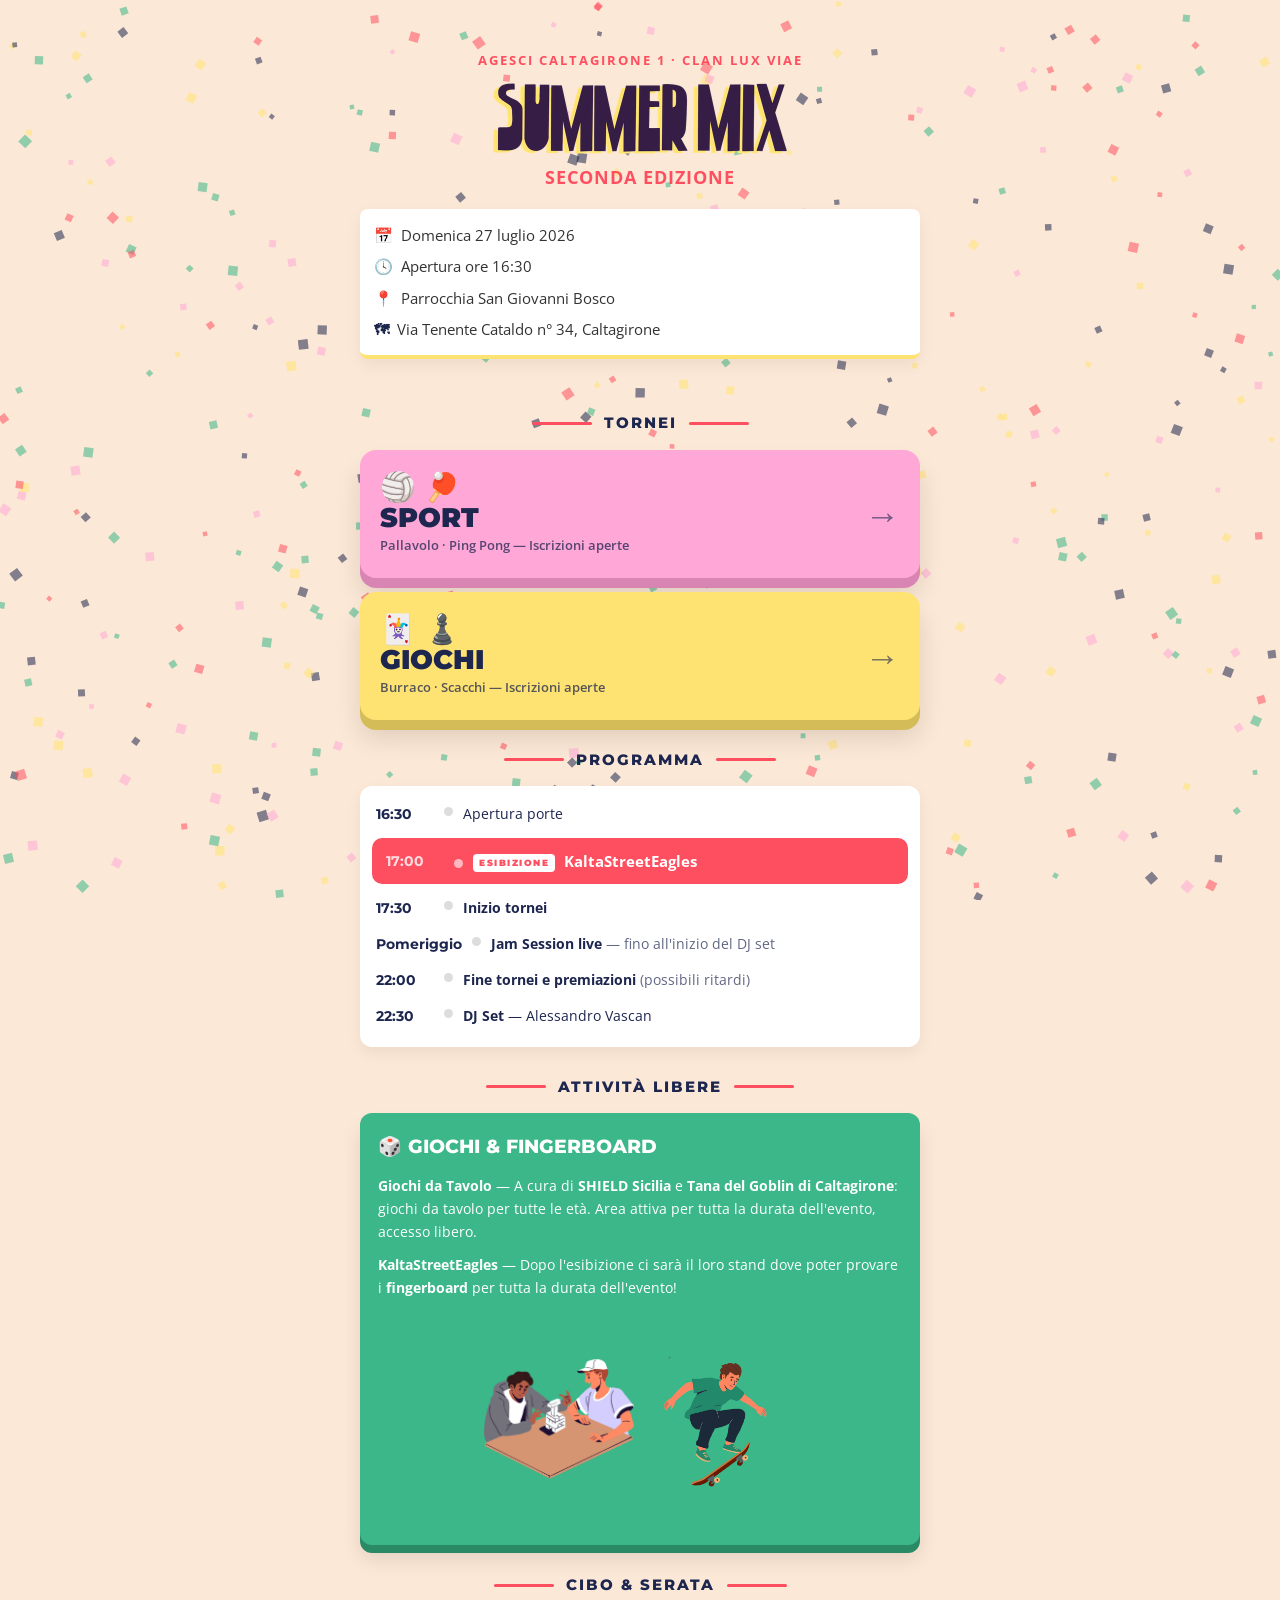
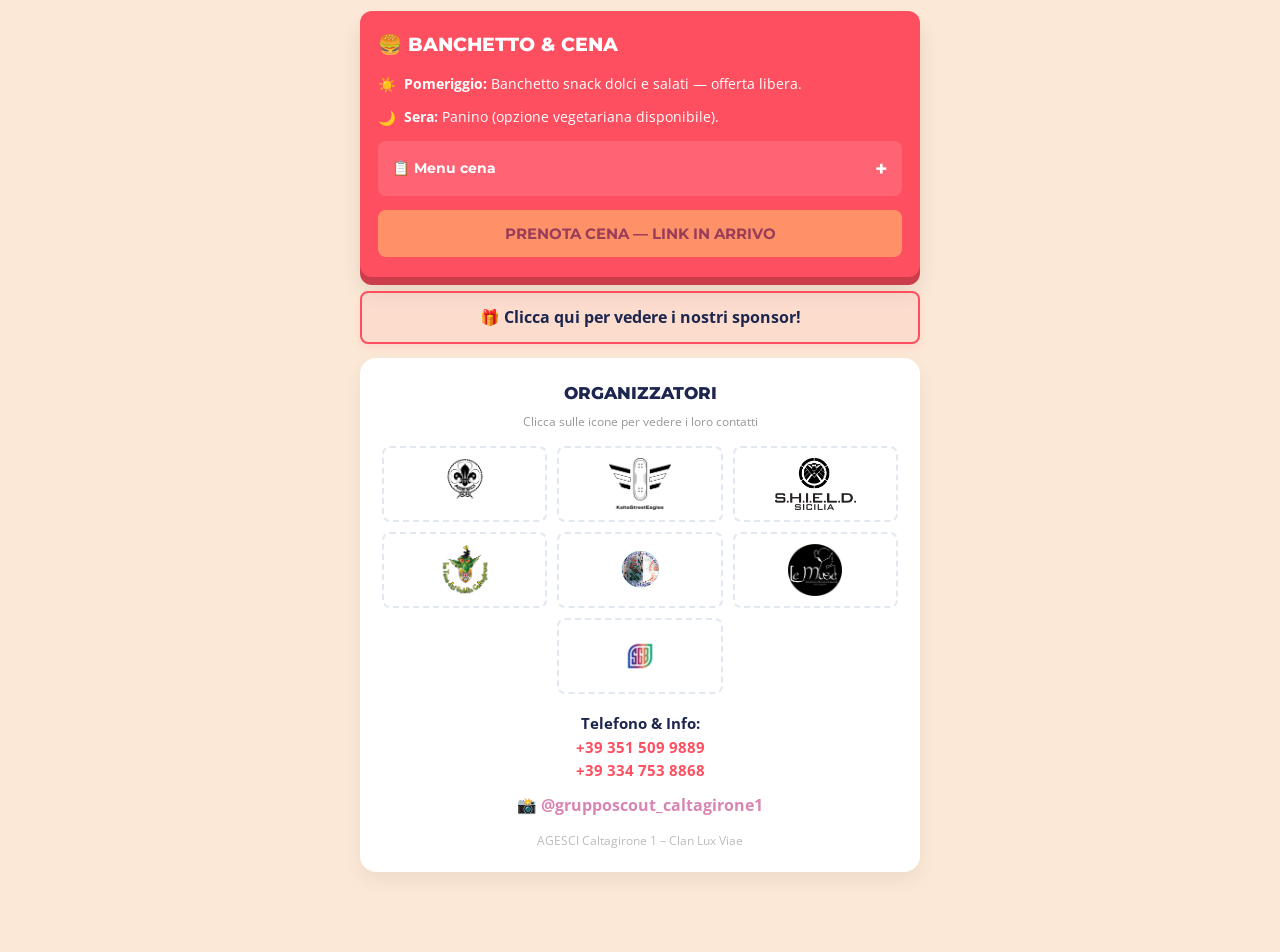
==== commit 7f1cd38e: "..." ====
--- a/index.html
+++ b/index.html
@@ -53,7 +53,7 @@
         <div class="main-box-content">
             <div class="main-box-icon">🃏 ♟️</div>
             <div class="main-box-title">Giochi</div>
-            <div class="main-box-sub">Burraco · Scacchi · SHIELD/Tana dei Goblin</div>
+            <div class="main-box-sub">Burraco · Scacchi — Iscrizioni aperte</div>
         </div>
         <div class="main-box-arrow" aria-hidden="true">→</div>
     </a>
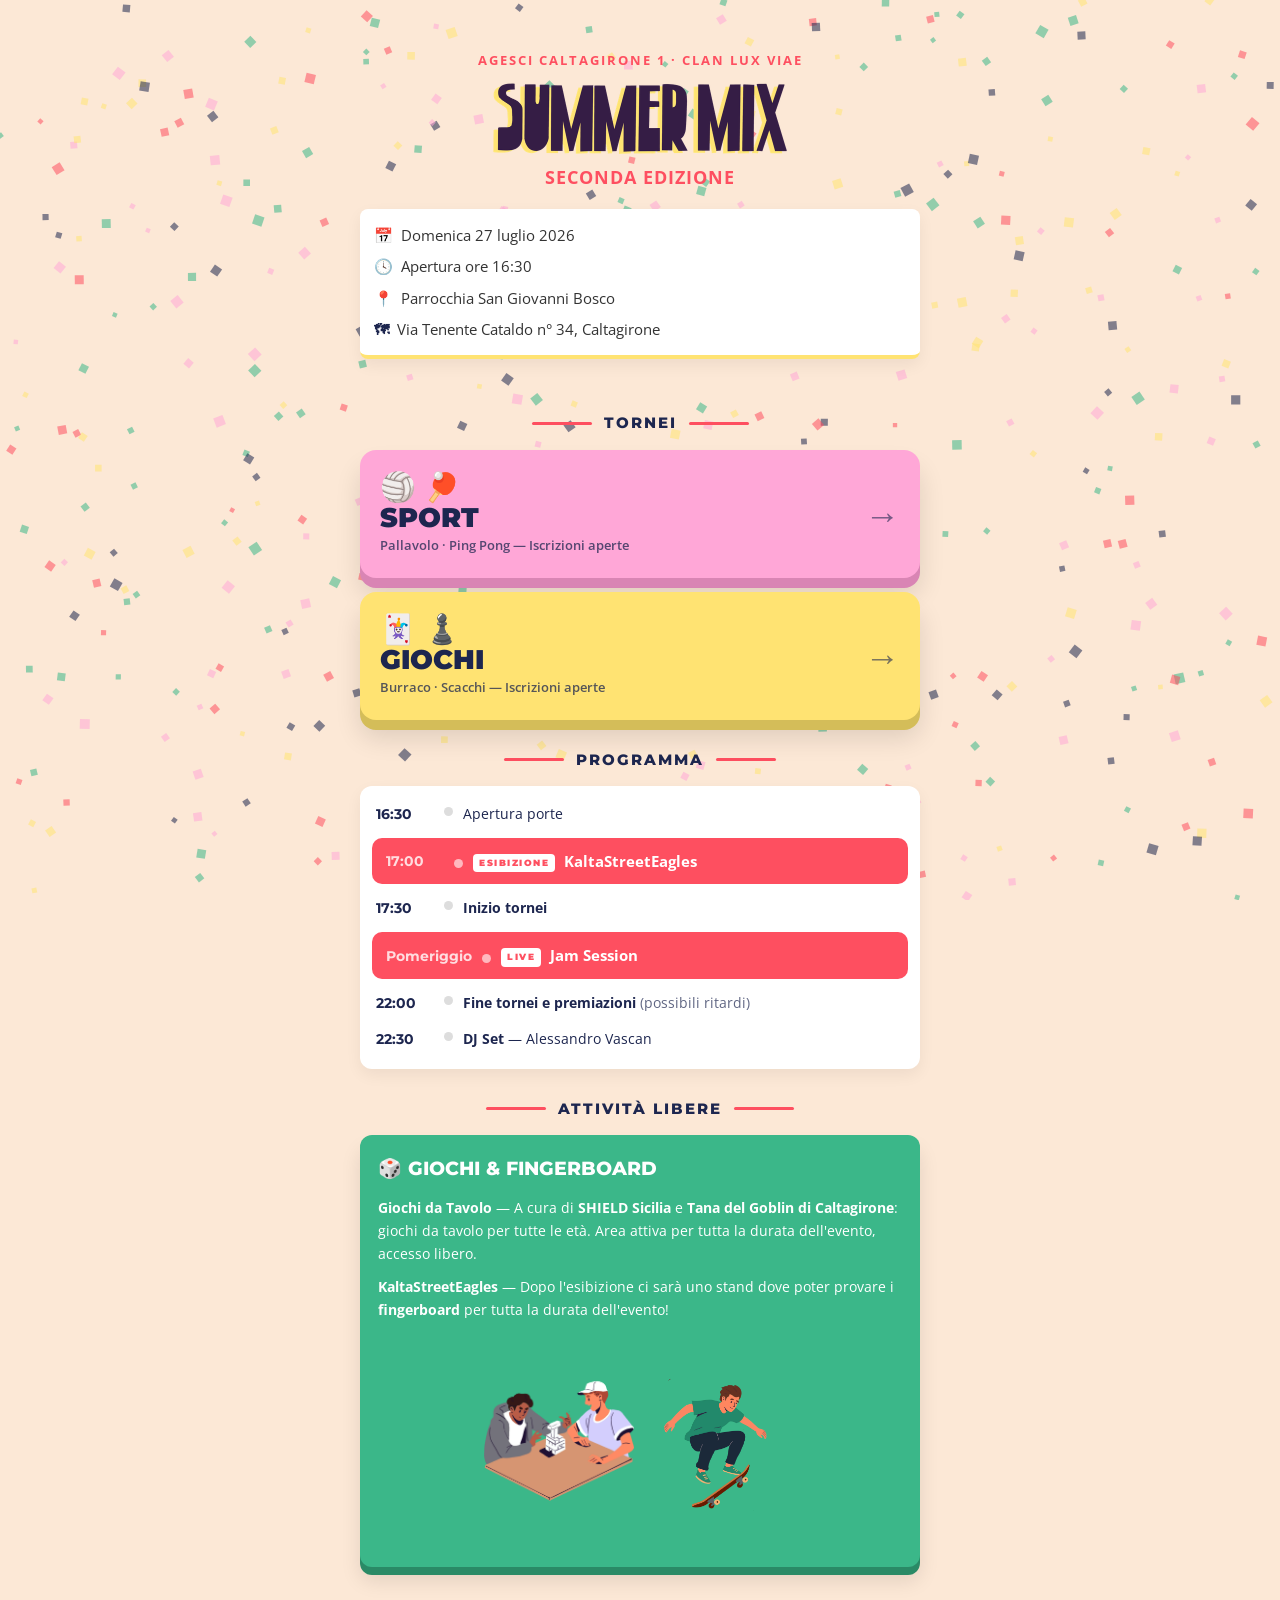
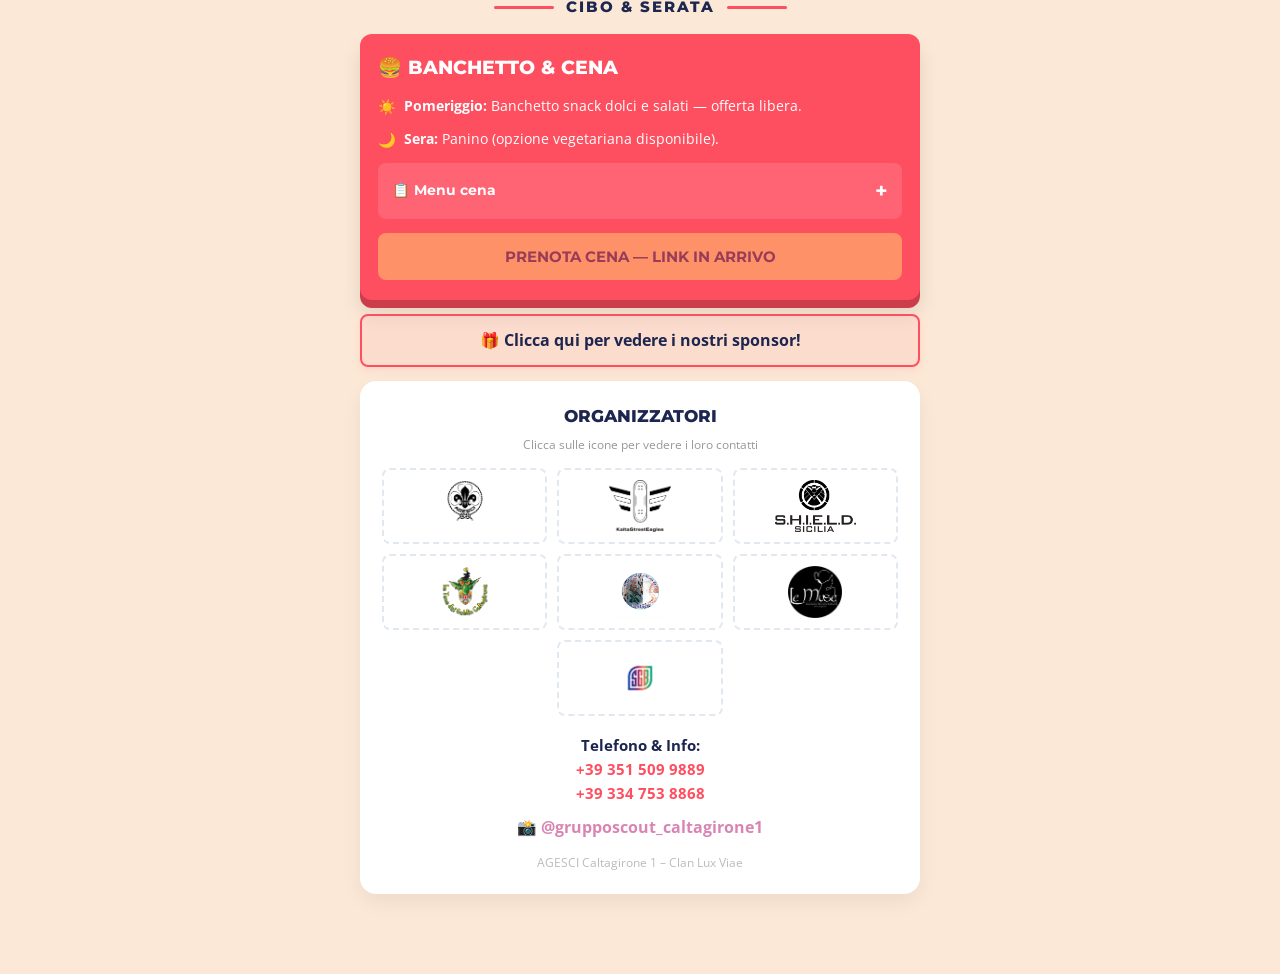
==== commit 452537ec: "agg2" ====
--- a/index.html
+++ b/index.html
@@ -85,10 +85,14 @@
             <div class="tl-content"><strong>Inizio tornei</strong></div>
         </div>
 
-        <div class="tl-item" role="listitem">
+          <!-- Jam — evidenziati -->
+        <div class="tl-item-featured" role="listitem">
             <div class="tl-time">Pomeriggio</div>
             <div class="tl-dot" aria-hidden="true"></div>
-            <div class="tl-content"><strong>Jam Session live</strong><span style="opacity:.7;"> — fino all'inizio del DJ set</span></div>
+            <div class="tl-content">
+                <span class="badge-live" aria-label="Performance dal vivo">LIVE</span>
+                <strong>Jam Session</strong>
+            </div>
         </div>
 
         <div class="tl-item" role="listitem">
@@ -114,7 +118,7 @@
             <p><strong>Giochi da Tavolo</strong> — A cura di <strong>SHIELD Sicilia</strong> e <strong>Tana del Goblin di Caltagirone</strong>: giochi da tavolo per tutte le età. Area attiva per tutta la durata dell'evento, accesso libero.</p>
         </div>
         <div class="free-block">
-            <p><strong>KaltaStreetEagles</strong> — Dopo l'esibizione ci sarà il loro stand dove poter provare i <strong>fingerboard</strong> per tutta la durata dell'evento!</p>
+            <p><strong>KaltaStreetEagles</strong> — Dopo l'esibizione ci sarà uno stand dove poter provare i <strong>fingerboard</strong> per tutta la durata dell'evento!</p>
         </div>
         <div class="free-illus">
             <img src="assets/illus-shield.webp" alt="Illustrazione giochi da tavolo" loading="lazy">
@@ -138,12 +142,12 @@
         <details class="menu-dropdown">
             <summary>📋 Menu cena</summary>
             <ul class="menu-list">
-                <li><span class="menu-price">€3,50</span> Panino salsiccia, condimenti a piacere</li>
-                <li><span class="menu-price">€5,00</span> Panino salsiccia, condimenti + acqua</li>
-                <li><span class="menu-price">€3,50</span> Panino würstel + condimenti</li>
-                <li><span class="menu-price">€5,00</span> Panino würstel + condimenti + acqua</li>
-                <li><span class="menu-price">€3,50</span> Panino vegetariano (lattuga, pomodoro, cipolla)</li>
-                <li><span class="menu-price">€5,00</span> Panino vegetariano + acqua</li>
+                <li> Panino salsiccia, condimenti a piacere</li>
+                <li> Panino salsiccia, condimenti + acqua</li>
+                <li> Panino würstel + condimenti</li>
+                <li> Panino würstel + condimenti + acqua</li>
+                <li>Panino vegetariano (lattuga, pomodoro, cipolla)</li>
+                <li> Panino vegetariano + acqua</li>
             </ul>
         </details>
         <!--
@@ -174,7 +178,7 @@
             <a href="https://www.instagram.com/shield.sicilia/" target="_blank" rel="noopener" class="org-slot"><img src="assets/logo-shield.webp" alt="SHIELD Sicilia — Instagram"></a>
             <a href="https://www.instagram.com/shield.sicilia/" target="_blank" rel="noopener" class="org-slot"><img src="assets/tana-goblin.webp" alt="Tana del Goblin — Instagram"></a>
             <div class="org-slot"><img src="assets/burraco.webp" alt="ASD Burraco La Scala"></div>
-            <div class="org-slot"><img src="assets/le-muse.webp" alt="Le Muse"></div>
+            <a href="https://www.facebook.com/share/1EQZcyvQ3m/" target="_blank" rel="noopener" class="org-slot"><img src="assets/le-muse.webp" alt="Le Muse"></a>
             <a href="https://www.instagram.com/oratoriosgb._/" target="_blank" rel="noopener" class="org-slot"><img src="assets/Logo_Colorato_sgb.webp" alt="Parrocchia San Giovanni Bosco — Instagram"></a>
         </div>
         <p class="contact-line">
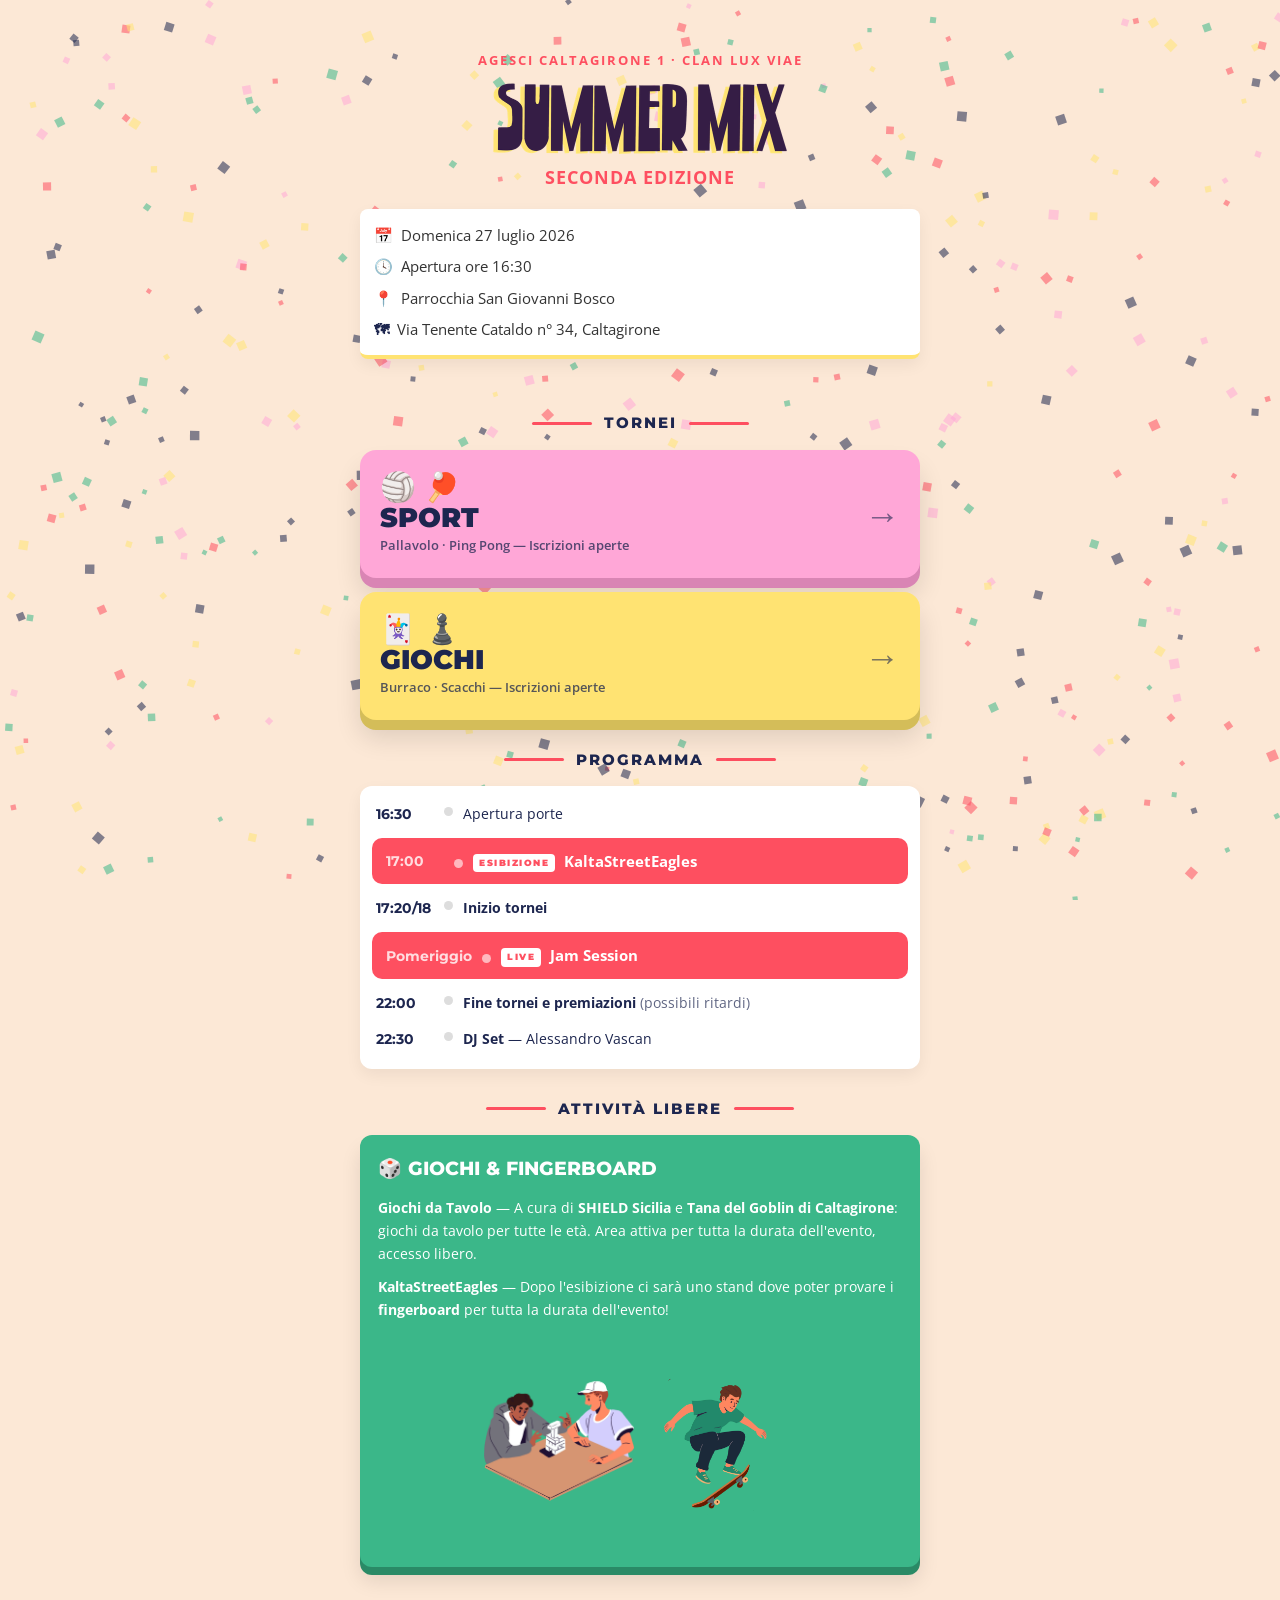
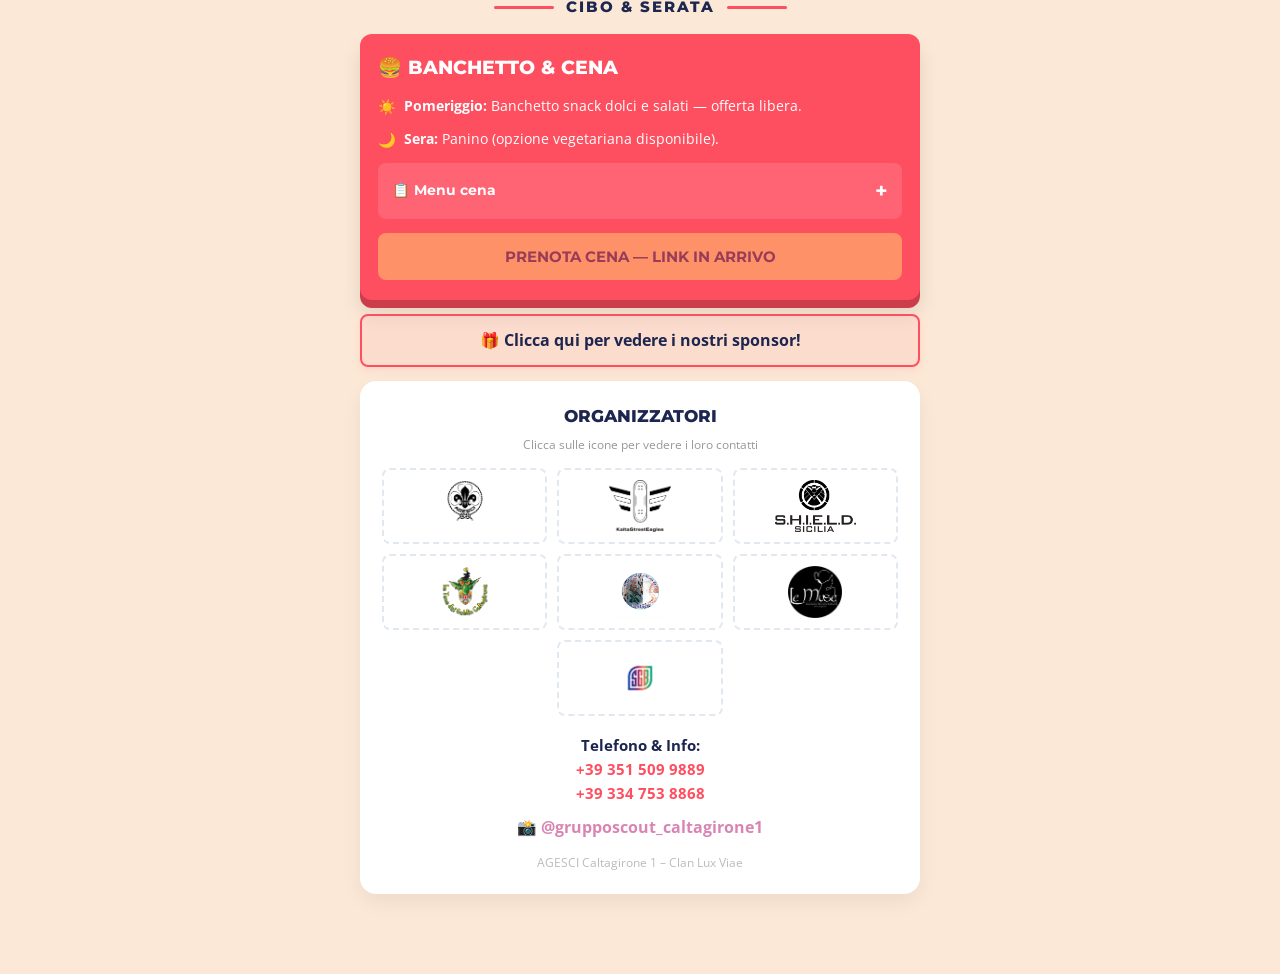
==== commit 05630638: "orari" ====
--- a/index.html
+++ b/index.html
@@ -80,7 +80,7 @@
         </div>
 
         <div class="tl-item" role="listitem">
-            <div class="tl-time">17:30</div>
+            <div class="tl-time">17:20/18</div>
             <div class="tl-dot" aria-hidden="true"></div>
             <div class="tl-content"><strong>Inizio tornei</strong></div>
         </div>
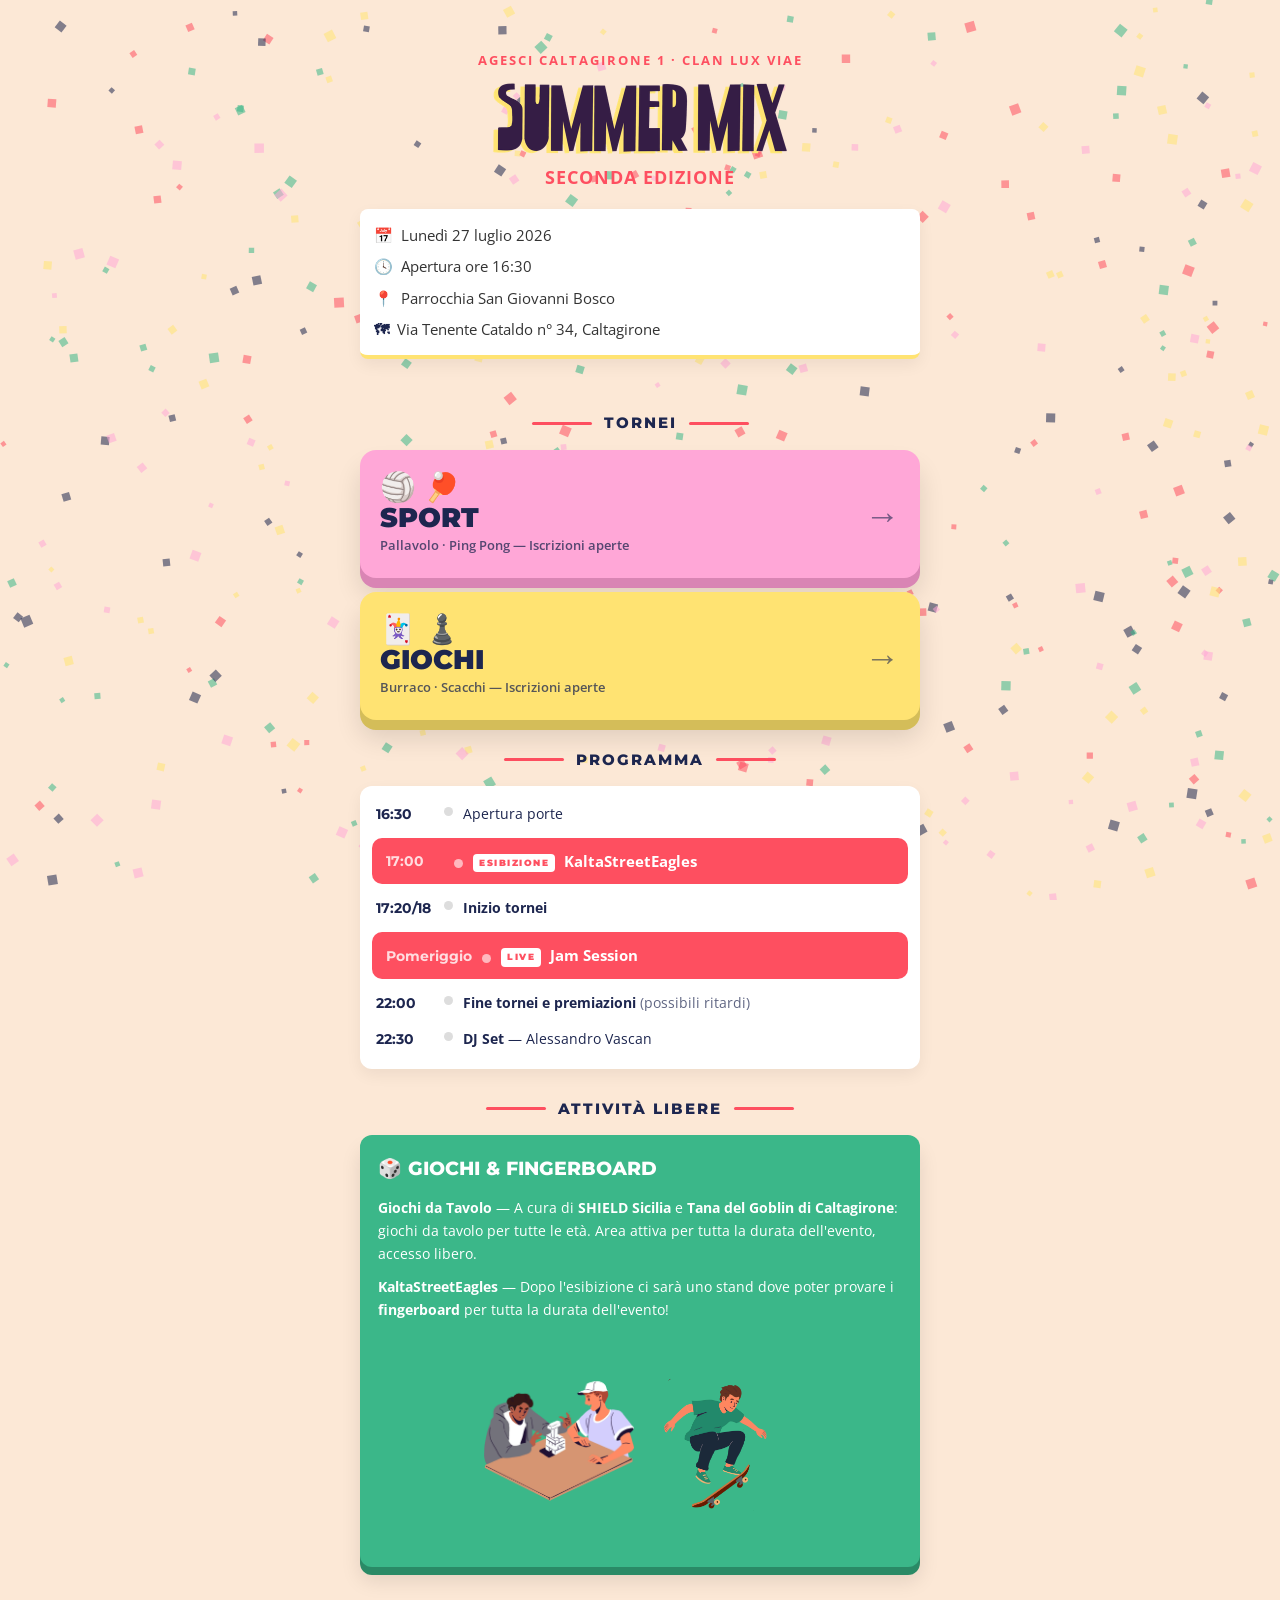
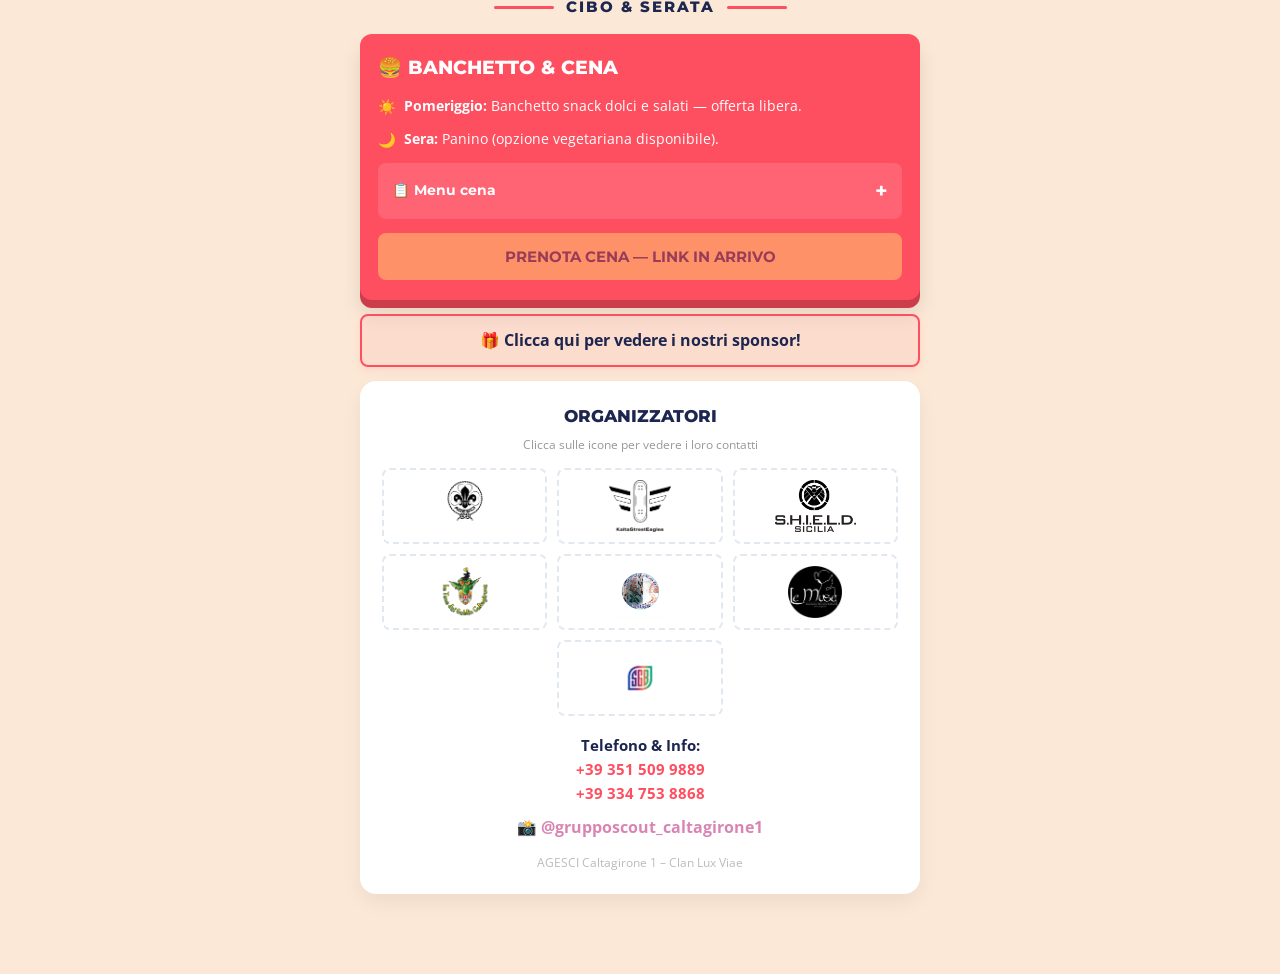
==== commit 6de3ea33: "Update index.html" ====
--- a/index.html
+++ b/index.html
@@ -28,7 +28,7 @@
         <img src="assets/logo.png" alt="Summer Mix" class="logo-img" width="600" height="153">
         <p class="header-sub">Seconda Edizione</p>
         <div class="info-box">
-            <div class="info-item"><strong>📅</strong> Domenica 27 luglio 2026</div>
+            <div class="info-item"><strong>📅</strong> Lunedì 27 luglio 2026</div>
             <div class="info-item"><strong>🕓</strong> Apertura ore 16:30</div>
             <div class="info-item"><strong>📍</strong> Parrocchia San Giovanni Bosco</div>
             <div class="info-item"><strong>🗺</strong> Via Tenente Cataldo n° 34, Caltagirone</div>
